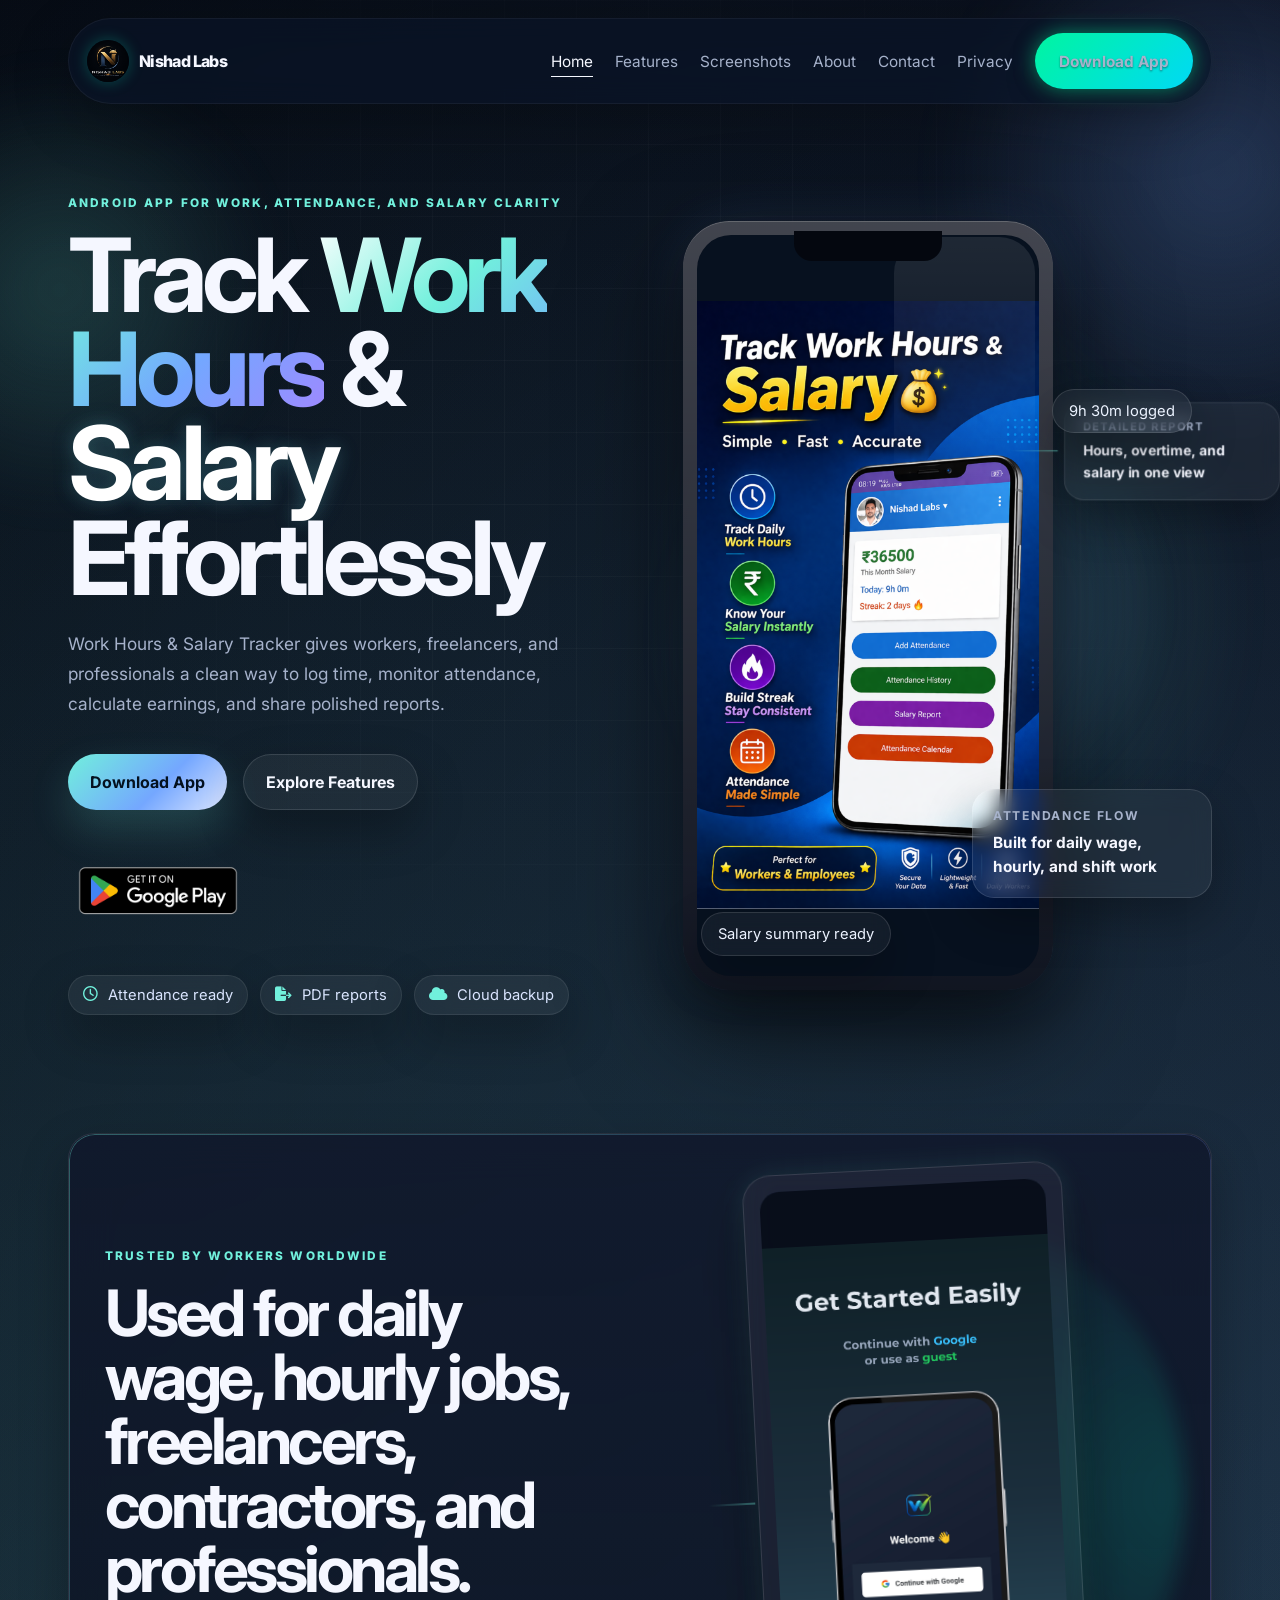
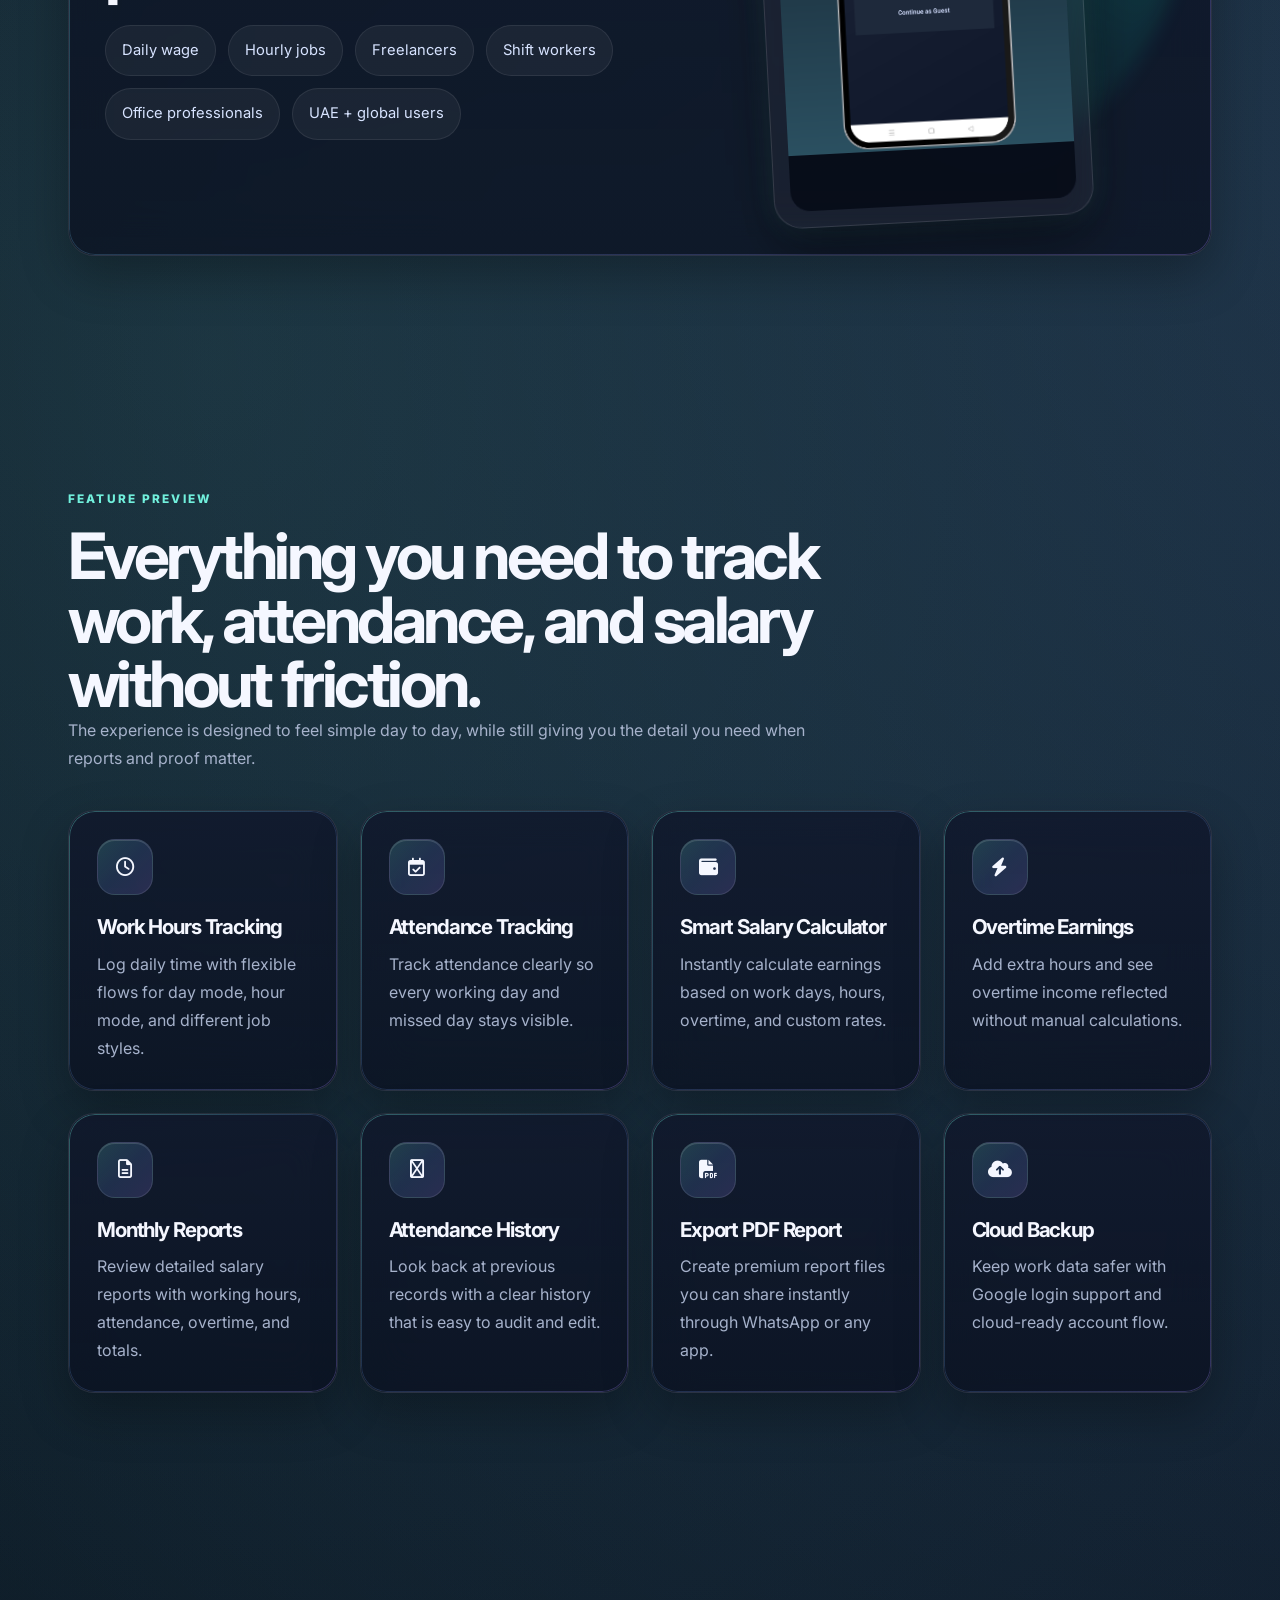
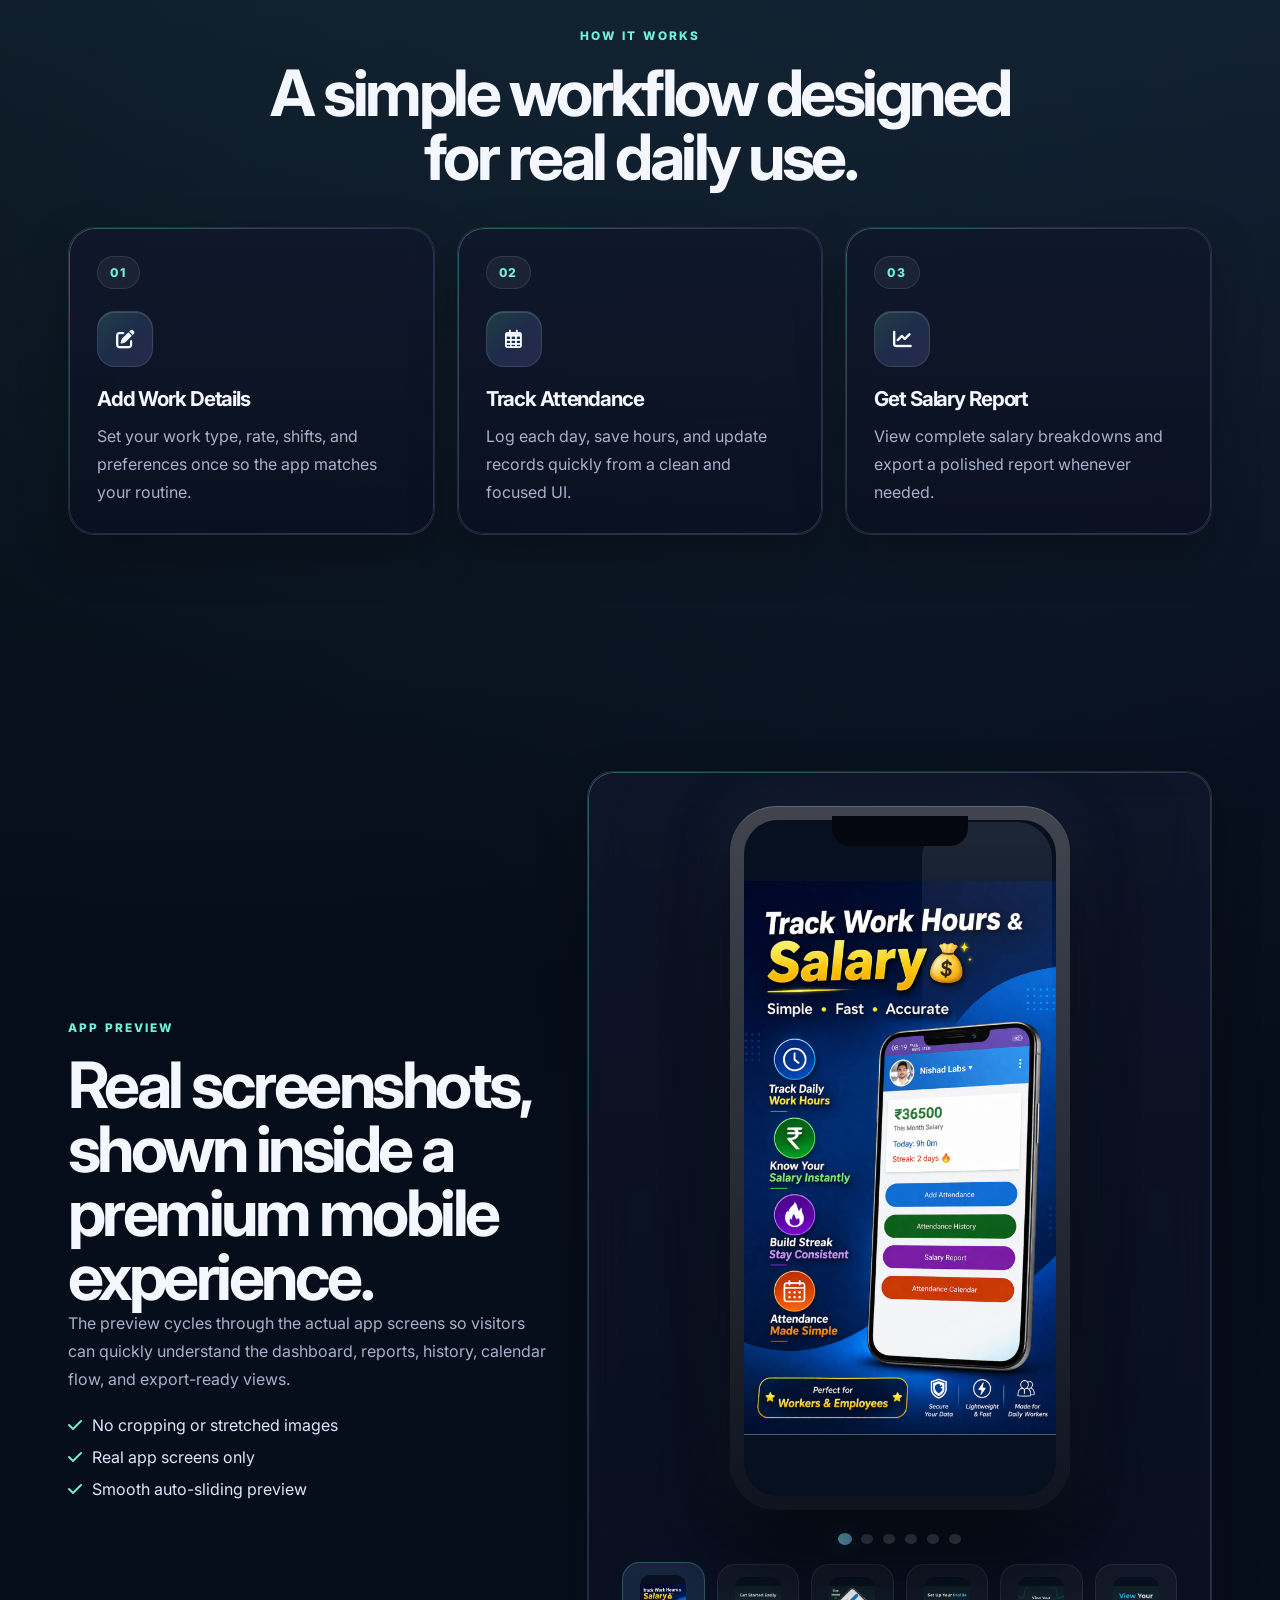
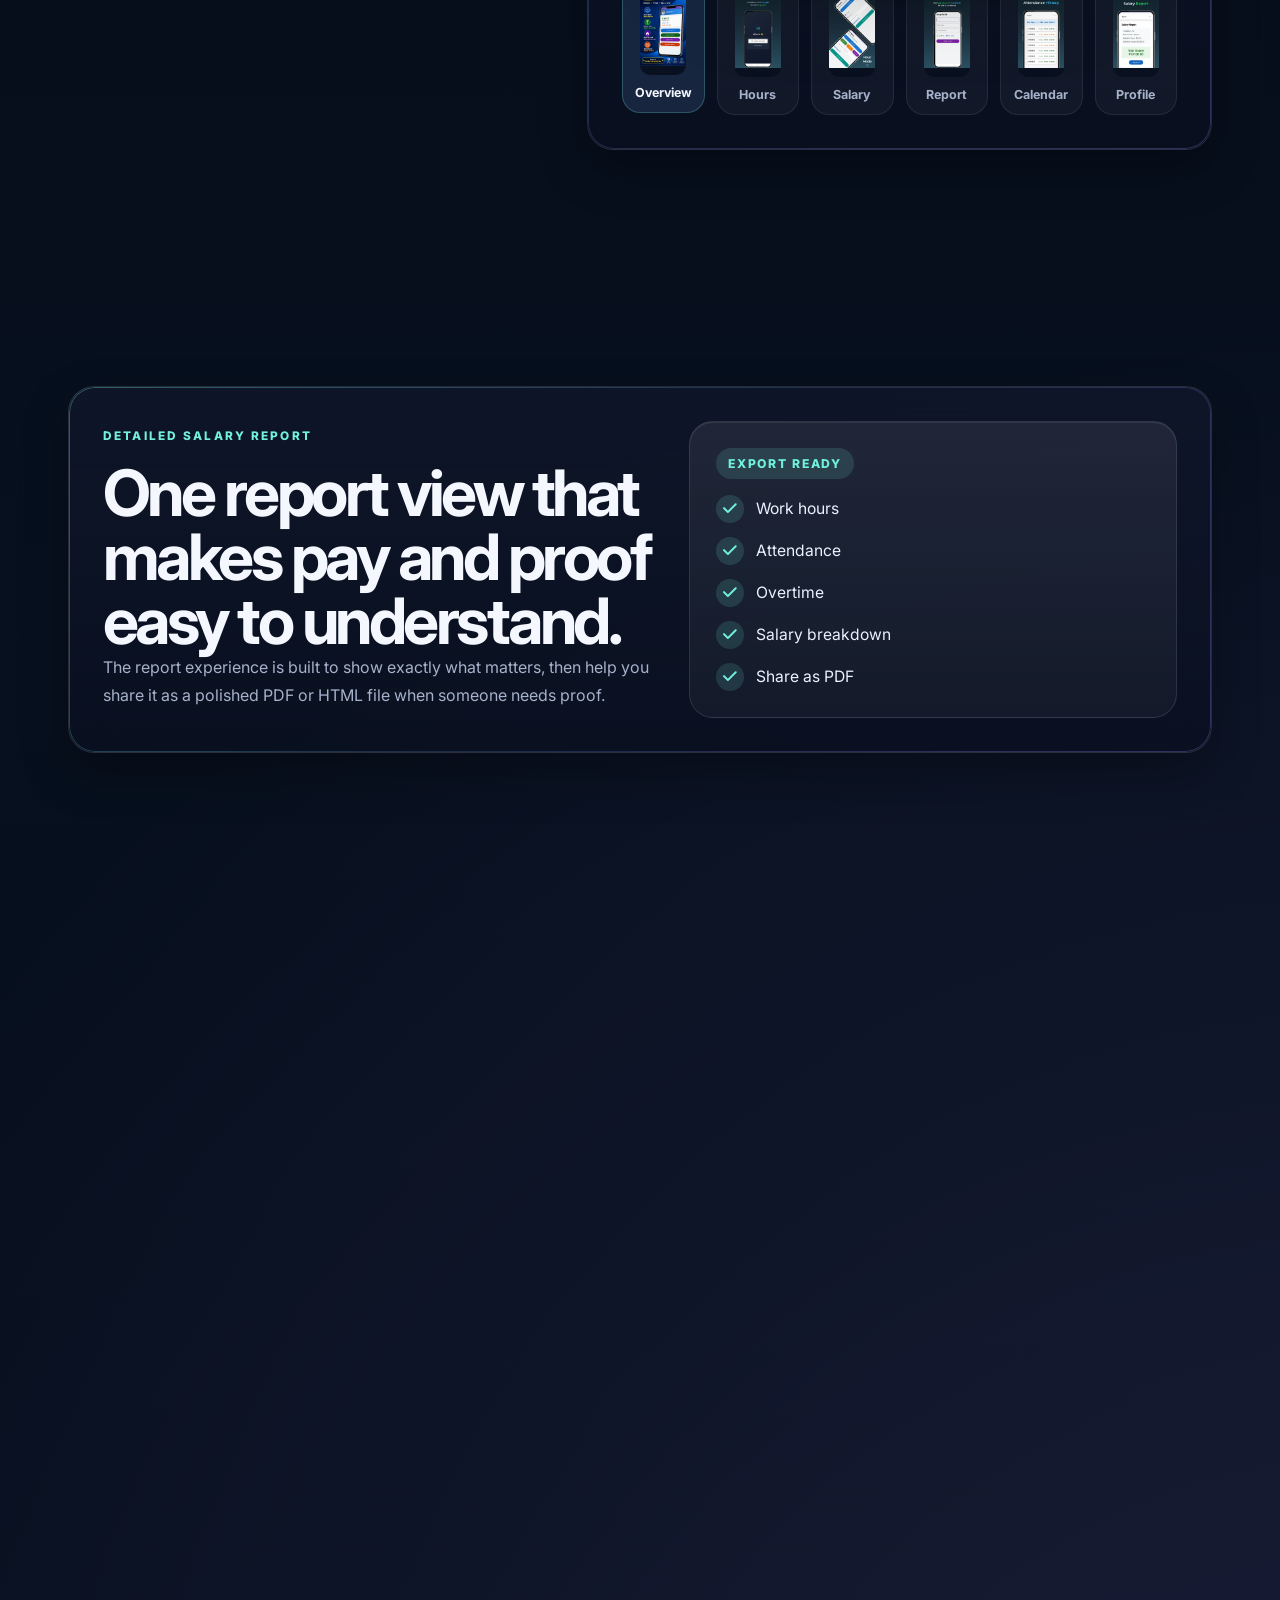
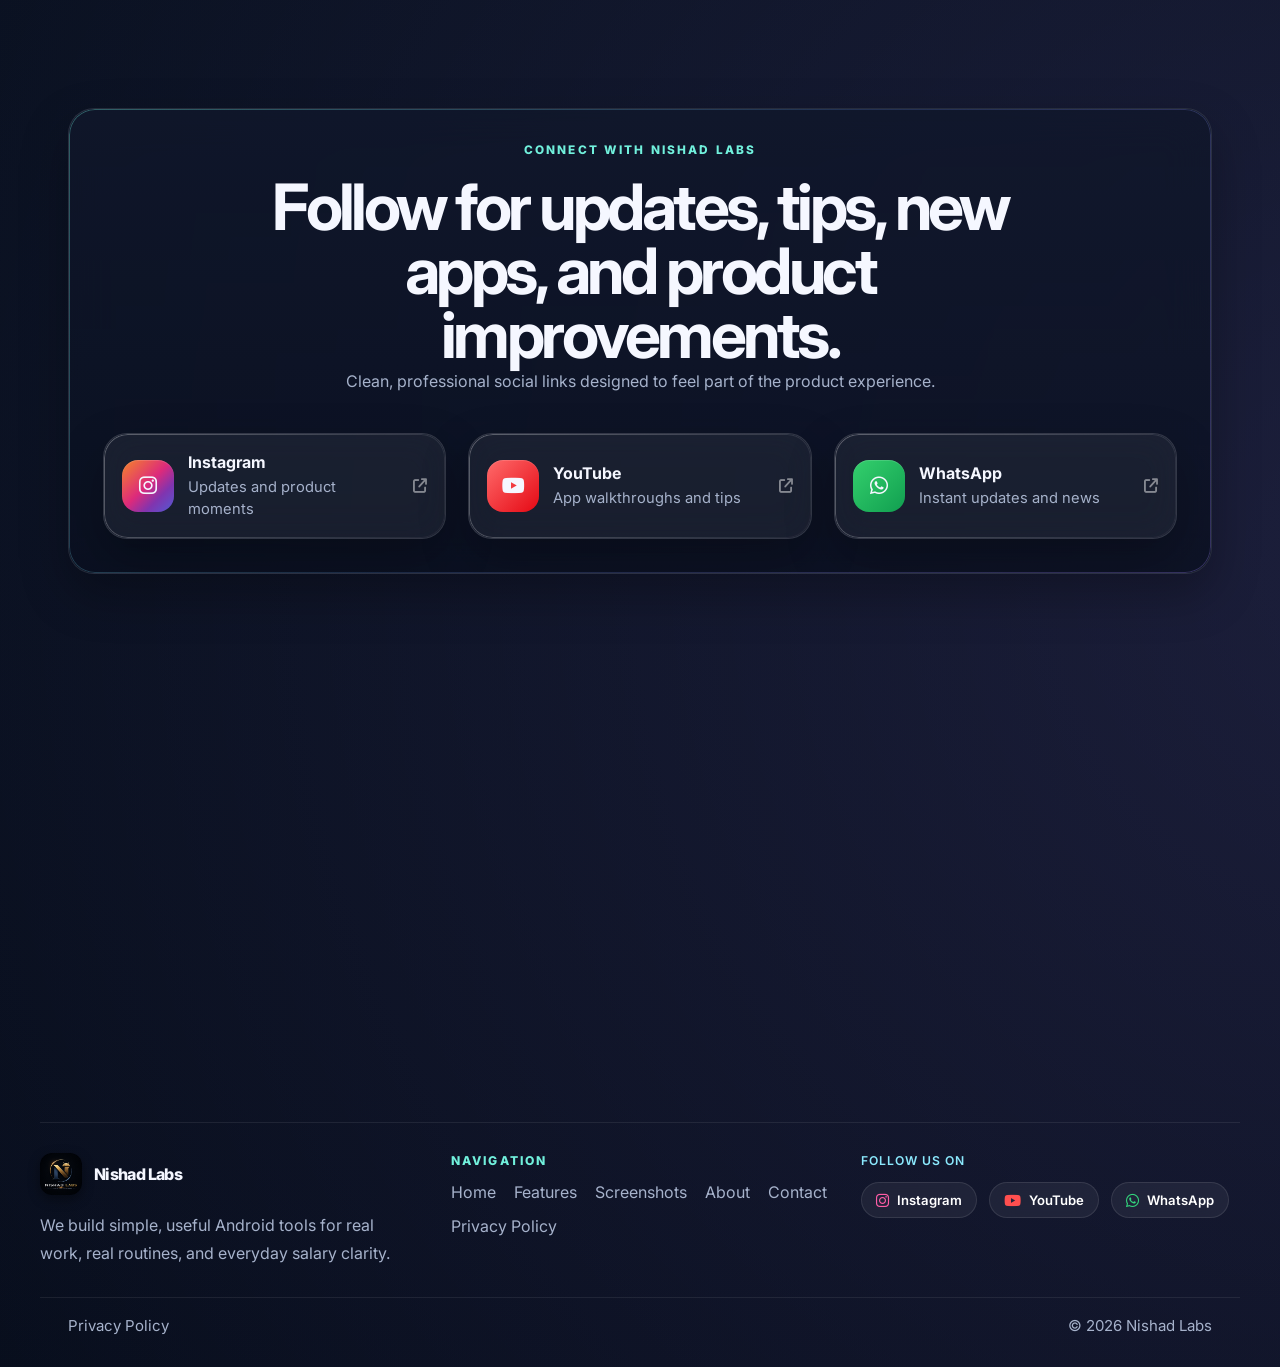
==== index.html @ 3cfd69b7 "Added website files Work Hours & Salary Tracker website files" ====
<!DOCTYPE html>
<html lang="en">
<head>
  <meta charset="UTF-8">
  <meta name="viewport" content="width=device-width, initial-scale=1.0">
  <title>Work Hours & Salary Tracker | Nishad Labs</title>
  <meta
    name="description"
    content="Premium Android app landing page for Work Hours & Salary Tracker by Nishad Labs."
  >
  <link rel="preconnect" href="https://fonts.googleapis.com">
  <link rel="preconnect" href="https://fonts.gstatic.com" crossorigin>
  <link
    href="https://fonts.googleapis.com/css2?family=Inter:wght@400;500;600;700;800;900&display=swap"
    rel="stylesheet"
  >
  <link
    rel="stylesheet"
    href="https://cdnjs.cloudflare.com/ajax/libs/font-awesome/6.5.0/css/all.min.css"
  >
  <link rel="stylesheet" href="styles.css">
</head>
<body data-page="home">
  <div class="site-bg" aria-hidden="true">
    <span class="bg-orb orb-a"></span>
    <span class="bg-orb orb-b"></span>
    <span class="bg-orb orb-c"></span>
    <span class="bg-grid"></span>
  </div>

  <header class="site-header">
    <div class="page-shell">
      <nav class="navbar">
        <a class="brand nav-left" href="index.html">
          <img src="logo.png" alt="Nishad Labs Logo" class="logo-img">
          <span>Nishad Labs</span>
        </a>
        <button class="nav-toggle" type="button" aria-label="Toggle menu" aria-expanded="false">
          <span></span>
          <span></span>
          <span></span>
        </button>
        <div class="nav-menu">
          <a href="index.html" data-nav="home">Home</a>
          <a href="features.html" data-nav="features">Features</a>
          <a href="screenshots.html" data-nav="screenshots">Screenshots</a>
          <a href="about.html" data-nav="about">About</a>
          <a href="contact.html" data-nav="contact">Contact</a>
          <a href="privacy.html" data-nav="privacy">Privacy</a>
          <a
            class="nav-download download-btn ripple-link"
            href="https://play.google.com/store/apps/details?id=com.myworkhour.myworkhourattendance&pcampaignid=web_share"
            target="_blank"
            rel="noreferrer"
          >
            Download App
          </a>
        </div>
      </nav>
    </div>
  </header>

  <main>
    <section class="section hero-section">
      <div class="page-shell hero-layout">
        <div class="hero-copy reveal">
          <p class="eyebrow">Android app for work, attendance, and salary clarity</p>
          <h1>
            Track
            <span class="text-gradient">Work Hours</span>
            &amp;
            <span class="text-glow">Salary</span>
            Effortlessly
          </h1>
          <p class="hero-text">
            Work Hours &amp; Salary Tracker gives workers, freelancers, and professionals a clean
            way to log time, monitor attendance, calculate earnings, and share polished reports.
          </p>
          <div class="hero-actions">
            <a
              class="button-primary ripple-link"
              href="https://play.google.com/store/apps/details?id=com.myworkhour.myworkhourattendance&pcampaignid=web_share"
              target="_blank"
              rel="noreferrer"
            >
              Download App
            </a>
            <a class="button-secondary ripple-link" href="features.html">Explore Features</a>
          </div>
          <div class="playstore-wrapper">
            <a
              class="playstore-badge"
              href="https://play.google.com/store/apps/details?id=com.myworkhour.myworkhourattendance&pcampaignid=web_share"
              target="_blank"
              rel="noreferrer"
              aria-label="Get it on Google Play"
            >
              <img src="playstore.png" alt="Get it on Google Play">
            </a>
          </div>
          <div class="hero-pills">
            <span class="meta-pill"><i class="fa-regular fa-clock" aria-hidden="true"></i>Attendance ready</span>
            <span class="meta-pill"><i class="fa-solid fa-file-export" aria-hidden="true"></i>PDF reports</span>
            <span class="meta-pill"><i class="fa-solid fa-cloud" aria-hidden="true"></i>Cloud backup</span>
          </div>
        </div>

        <div class="hero-visual reveal">
          <div class="hero-stage">
            <div class="float-card float-card-top">
              <span class="float-label">Detailed report</span>
              <strong>Hours, overtime, and salary in one view</strong>
            </div>
            <div class="float-card float-card-bottom">
              <span class="float-label">Attendance flow</span>
              <strong>Built for daily wage, hourly, and shift work</strong>
            </div>
            <div class="float-chip chip-hours">9h 30m logged</div>
            <div class="float-chip chip-salary">Salary summary ready</div>
            <div class="device device-hero">
              <span class="device-glow"></span>
              <div class="device-shell">
                <span class="device-notch"></span>
                <span class="device-reflection"></span>
                <div class="device-screen">
                  <img src="screen1.png" alt="Work Hours & Salary Tracker mobile app screenshot">
                </div>
              </div>
            </div>
          </div>
        </div>
      </div>
    </section>

    <section class="section section-tight">
      <div class="page-shell">
        <div class="trust-strip panel reveal">
          <div class="trust-copy">
            <p class="eyebrow">Trusted by workers worldwide</p>
            <h2>Used for daily wage, hourly jobs, freelancers, contractors, and professionals.</h2>
            <div class="trust-tags">
              <span>Daily wage</span>
              <span>Hourly jobs</span>
              <span>Freelancers</span>
              <span>Shift workers</span>
              <span>Office professionals</span>
              <span>UAE + global users</span>
            </div>
          </div>
          <div class="trust-visual">
            <div class="trust-shot-card">
              <img src="screen2.png" alt="Work Hours app screenshot for worker-focused use cases">
            </div>
          </div>
        </div>
      </div>
    </section>

    <section class="section">
      <div class="page-shell">
        <div class="section-heading reveal">
          <p class="eyebrow">Feature Preview</p>
          <h2>Everything you need to track work, attendance, and salary without friction.</h2>
          <p class="section-copy">
            The experience is designed to feel simple day to day, while still giving you the
            detail you need when reports and proof matter.
          </p>
        </div>
        <div class="feature-grid home-feature-grid">
          <article class="feature-card reveal">
            <div class="icon-badge"><i class="fa-regular fa-clock" aria-hidden="true"></i></div>
            <h3>Work Hours Tracking</h3>
            <p>Log daily time with flexible flows for day mode, hour mode, and different job styles.</p>
          </article>
          <article class="feature-card reveal">
            <div class="icon-badge"><i class="fa-regular fa-calendar-check" aria-hidden="true"></i></div>
            <h3>Attendance Tracking</h3>
            <p>Track attendance clearly so every working day and missed day stays visible.</p>
          </article>
          <article class="feature-card reveal">
            <div class="icon-badge"><i class="fa-solid fa-wallet" aria-hidden="true"></i></div>
            <h3>Smart Salary Calculator</h3>
            <p>Instantly calculate earnings based on work days, hours, overtime, and custom rates.</p>
          </article>
          <article class="feature-card reveal">
            <div class="icon-badge"><i class="fa-solid fa-bolt" aria-hidden="true"></i></div>
            <h3>Overtime Earnings</h3>
            <p>Add extra hours and see overtime income reflected without manual calculations.</p>
          </article>
          <article class="feature-card reveal">
            <div class="icon-badge"><i class="fa-regular fa-file-lines" aria-hidden="true"></i></div>
            <h3>Monthly Reports</h3>
            <p>Review detailed salary reports with working hours, attendance, overtime, and totals.</p>
          </article>
          <article class="feature-card reveal">
            <div class="icon-badge"><i class="fa-regular fa-clock-rotate-left" aria-hidden="true"></i></div>
            <h3>Attendance History</h3>
            <p>Look back at previous records with a clear history that is easy to audit and edit.</p>
          </article>
          <article class="feature-card reveal">
            <div class="icon-badge"><i class="fa-solid fa-file-pdf" aria-hidden="true"></i></div>
            <h3>Export PDF Report</h3>
            <p>Create premium report files you can share instantly through WhatsApp or any app.</p>
          </article>
          <article class="feature-card reveal">
            <div class="icon-badge"><i class="fa-solid fa-cloud-arrow-up" aria-hidden="true"></i></div>
            <h3>Cloud Backup</h3>
            <p>Keep work data safer with Google login support and cloud-ready account flow.</p>
          </article>
        </div>
      </div>
    </section>

    <section class="section">
      <div class="page-shell">
        <div class="section-heading reveal align-center">
          <p class="eyebrow">How It Works</p>
          <h2>A simple workflow designed for real daily use.</h2>
        </div>
        <div class="step-grid">
          <article class="step-card reveal">
            <span class="step-number">01</span>
            <div class="icon-badge"><i class="fa-solid fa-pen-to-square" aria-hidden="true"></i></div>
            <h3>Add Work Details</h3>
            <p>Set your work type, rate, shifts, and preferences once so the app matches your routine.</p>
          </article>
          <article class="step-card reveal">
            <span class="step-number">02</span>
            <div class="icon-badge"><i class="fa-regular fa-calendar-days" aria-hidden="true"></i></div>
            <h3>Track Attendance</h3>
            <p>Log each day, save hours, and update records quickly from a clean and focused UI.</p>
          </article>
          <article class="step-card reveal">
            <span class="step-number">03</span>
            <div class="icon-badge"><i class="fa-solid fa-chart-line" aria-hidden="true"></i></div>
            <h3>Get Salary Report</h3>
            <p>View complete salary breakdowns and export a polished report whenever needed.</p>
          </article>
        </div>
      </div>
    </section>

    <section class="section">
      <div class="page-shell preview-layout">
        <div class="preview-copy reveal">
          <p class="eyebrow">App Preview</p>
          <h2>Real screenshots, shown inside a premium mobile experience.</h2>
          <p class="section-copy">
            The preview cycles through the actual app screens so visitors can quickly understand the
            dashboard, reports, history, calendar flow, and export-ready views.
          </p>
          <div class="note-list">
            <span><i class="fa-solid fa-check" aria-hidden="true"></i>No cropping or stretched images</span>
            <span><i class="fa-solid fa-check" aria-hidden="true"></i>Real app screens only</span>
            <span><i class="fa-solid fa-check" aria-hidden="true"></i>Smooth auto-sliding preview</span>
          </div>
        </div>

        <div class="preview-showcase panel reveal">
          <div class="device device-preview">
            <div class="device-shell">
              <span class="device-notch"></span>
              <span class="device-reflection"></span>
              <div class="device-screen preview-screen">
                <img class="preview-image is-active" data-preview-image src="screen1.png" alt="App preview screen 1">
                <img class="preview-image" data-preview-image src="screen2.png" alt="App preview screen 2">
                <img class="preview-image" data-preview-image src="screen3.png" alt="App preview screen 3">
                <img class="preview-image" data-preview-image src="screen4.png" alt="App preview screen 4">
                <img class="preview-image" data-preview-image src="screen5.png" alt="App preview screen 5">
                <img class="preview-image" data-preview-image src="screen6.png" alt="App preview screen 6">
              </div>
            </div>
          </div>
          <div class="preview-dots">
            <button class="preview-dot is-active" type="button" data-preview-control="0" aria-label="Show preview 1"></button>
            <button class="preview-dot" type="button" data-preview-control="1" aria-label="Show preview 2"></button>
            <button class="preview-dot" type="button" data-preview-control="2" aria-label="Show preview 3"></button>
            <button class="preview-dot" type="button" data-preview-control="3" aria-label="Show preview 4"></button>
            <button class="preview-dot" type="button" data-preview-control="4" aria-label="Show preview 5"></button>
            <button class="preview-dot" type="button" data-preview-control="5" aria-label="Show preview 6"></button>
          </div>
          <div class="preview-thumb-row">
            <button class="preview-thumb is-active" type="button" data-preview-control="0">
              <img src="screen1.png" alt="">
              <span>Overview</span>
            </button>
            <button class="preview-thumb" type="button" data-preview-control="1">
              <img src="screen2.png" alt="">
              <span>Hours</span>
            </button>
            <button class="preview-thumb" type="button" data-preview-control="2">
              <img src="screen3.png" alt="">
              <span>Salary</span>
            </button>
            <button class="preview-thumb" type="button" data-preview-control="3">
              <img src="screen4.png" alt="">
              <span>Report</span>
            </button>
            <button class="preview-thumb" type="button" data-preview-control="4">
              <img src="screen5.png" alt="">
              <span>Calendar</span>
            </button>
            <button class="preview-thumb" type="button" data-preview-control="5">
              <img src="screen6.png" alt="">
              <span>Profile</span>
            </button>
          </div>
        </div>
      </div>
    </section>

    <section class="section">
      <div class="page-shell">
        <div class="highlight-panel panel reveal">
          <div class="highlight-copy">
            <p class="eyebrow">Detailed Salary Report</p>
            <h2>One report view that makes pay and proof easy to understand.</h2>
            <p class="section-copy">
              The report experience is built to show exactly what matters, then help you share it
              as a polished PDF or HTML file when someone needs proof.
            </p>
          </div>
          <div class="report-card">
            <span class="report-tag">Export ready</span>
            <ul class="check-list">
              <li><i class="fa-solid fa-check" aria-hidden="true"></i>Work hours</li>
              <li><i class="fa-solid fa-check" aria-hidden="true"></i>Attendance</li>
              <li><i class="fa-solid fa-check" aria-hidden="true"></i>Overtime</li>
              <li><i class="fa-solid fa-check" aria-hidden="true"></i>Salary breakdown</li>
              <li><i class="fa-solid fa-check" aria-hidden="true"></i>Share as PDF</li>
            </ul>
          </div>
        </div>
      </div>
    </section>

    <section class="section">
      <div class="page-shell">
        <div class="section-heading reveal align-center">
          <p class="eyebrow">Testimonials</p>
          <h2>Simple feedback from people who want clarity in their work and salary tracking.</h2>
        </div>
        <div class="testimonial-grid">
          <article class="testimonial-card reveal">
            <p>“Very useful for tracking daily work.”</p>
            <span>Daily work tracking</span>
          </article>
          <article class="testimonial-card reveal">
            <p>“Easy and accurate salary calculation.”</p>
            <span>Salary clarity</span>
          </article>
          <article class="testimonial-card reveal">
            <p>“Best app for workers and freelancers.”</p>
            <span>Built for real routines</span>
          </article>
        </div>
      </div>
    </section>

    <section class="section">
      <div class="page-shell">
        <div class="social-panel panel reveal">
          <div class="section-heading align-center">
            <p class="eyebrow">Connect With Nishad Labs</p>
            <h2>Follow for updates, tips, new apps, and product improvements.</h2>
            <p class="section-copy">Clean, professional social links designed to feel part of the product experience.</p>
          </div>
          <div class="social-row">
            <a href="https://instagram.com/nishadlabs" target="_blank" rel="noreferrer" class="social-card social-card-instagram">
              <span class="social-icon-wrap"><i class="fab fa-instagram" aria-hidden="true"></i></span>
              <span class="social-card-copy">
                <strong>Instagram</strong>
                <span>Updates and product moments</span>
              </span>
              <i class="fa-solid fa-arrow-up-right-from-square" aria-hidden="true"></i>
            </a>
            <a href="https://youtube.com/@nishadlabs" target="_blank" rel="noreferrer" class="social-card social-card-youtube">
              <span class="social-icon-wrap"><i class="fab fa-youtube" aria-hidden="true"></i></span>
              <span class="social-card-copy">
                <strong>YouTube</strong>
                <span>App walkthroughs and tips</span>
              </span>
              <i class="fa-solid fa-arrow-up-right-from-square" aria-hidden="true"></i>
            </a>
            <a href="https://whatsapp.com/channel/0029Vb7B5DjAInPl8uuv553z" target="_blank" rel="noreferrer" class="social-card social-card-whatsapp">
              <span class="social-icon-wrap"><i class="fab fa-whatsapp" aria-hidden="true"></i></span>
              <span class="social-card-copy">
                <strong>WhatsApp</strong>
                <span>Instant updates and news</span>
              </span>
              <i class="fa-solid fa-arrow-up-right-from-square" aria-hidden="true"></i>
            </a>
          </div>
        </div>
      </div>
    </section>

    <section class="section section-tight">
      <div class="page-shell">
        <div class="cta-banner panel reveal">
          <div>
            <p class="eyebrow">Start Today</p>
            <h2>Start tracking your work &amp; salary today.</h2>
            <p class="section-copy">
              Download the app and bring daily work logs, attendance, and salary reports into one polished workflow.
            </p>
          </div>
          <div class="hero-actions">
            <a
              class="button-primary ripple-link"
              href="https://play.google.com/store/apps/details?id=com.myworkhour.myworkhourattendance&pcampaignid=web_share"
              target="_blank"
              rel="noreferrer"
            >
              Download App
            </a>
            <a class="button-secondary ripple-link" href="screenshots.html">View Screenshots</a>
          </div>
        </div>
      </div>
    </section>
  </main>

  <footer class="site-footer">
    <div class="page-shell footer-layout">
      <div class="footer-brand">
        <a class="brand brand-footer" href="index.html">
          <img src="logo.png" alt="Nishad Labs Logo" class="footer-logo">
          <span>Nishad Labs</span>
        </a>
        <p>We build simple, useful Android tools for real work, real routines, and everyday salary clarity.</p>
      </div>

      <div class="footer-nav-block">
        <span class="footer-label">Navigation</span>
        <div class="footer-links">
          <a href="index.html">Home</a>
          <a href="features.html">Features</a>
          <a href="screenshots.html">Screenshots</a>
          <a href="about.html">About</a>
          <a href="contact.html">Contact</a>
          <a href="privacy.html">Privacy Policy</a>
        </div>
      </div>

      <div class="footer-social-block">
        <span class="footer-label">FOLLOW US ON</span>
        <div class="footer-socials">
          <a href="https://instagram.com/nishadlabs" target="_blank" rel="noreferrer" class="social-btn social-btn-instagram">
            <i class="fab fa-instagram" aria-hidden="true"></i>
            <span>Instagram</span>
          </a>
          <a href="https://youtube.com/@nishadlabs" target="_blank" rel="noreferrer" class="social-btn social-btn-youtube">
            <i class="fab fa-youtube" aria-hidden="true"></i>
            <span>YouTube</span>
          </a>
          <a href="https://whatsapp.com/channel/0029Vb7B5DjAInPl8uuv553z" target="_blank" rel="noreferrer" class="social-btn social-btn-whatsapp">
            <i class="fab fa-whatsapp" aria-hidden="true"></i>
            <span>WhatsApp</span>
          </a>
        </div>
      </div>
    </div>
    <div class="page-shell footer-bottom">
      <a href="privacy.html">Privacy Policy</a>
      <span>&copy; 2026 Nishad Labs</span>
    </div>
  </footer>

  <script src="script.js"></script>
</body>
</html>
---- styles.css ----
:root {
  --bg: #030713;
  --bg-deep: #081121;
  --surface: rgba(15, 22, 41, 0.76);
  --surface-strong: rgba(17, 25, 47, 0.9);
  --surface-soft: rgba(255, 255, 255, 0.06);
  --stroke: rgba(255, 255, 255, 0.11);
  --stroke-strong: rgba(255, 255, 255, 0.18);
  --text: #f5f7ff;
  --muted: #a6b2cb;
  --blue: #74a7ff;
  --cyan: #71f0dc;
  --purple: #a286ff;
  --pink: #ff73ce;
  --green: #32d67b;
  --red: #ff5c73;
  --shadow: 0 36px 100px rgba(0, 0, 0, 0.42);
  --shadow-soft: 0 20px 48px rgba(0, 0, 0, 0.28);
  --radius-xl: 32px;
  --radius-lg: 26px;
  --radius-md: 20px;
  --container: 1200px;
}

* {
  box-sizing: border-box;
}

html {
  scroll-behavior: smooth;
}

body {
  margin: 0;
  min-height: 100vh;
  overflow-x: hidden;
  position: relative;
  color: var(--text);
  font-family: "Inter", sans-serif;
  background:
    radial-gradient(circle at 12% 18%, rgba(113, 240, 220, 0.14), transparent 25%),
    radial-gradient(circle at 88% 16%, rgba(116, 167, 255, 0.2), transparent 28%),
    radial-gradient(circle at 78% 64%, rgba(162, 134, 255, 0.14), transparent 26%),
    linear-gradient(180deg, #02040c 0%, #07101e 50%, #030713 100%);
  background-size: 140% 140%;
  animation: pageGradient 18s ease infinite;
}

body.lightbox-open {
  overflow: hidden;
}

main {
  position: relative;
  z-index: 1;
}

a,
button,
img {
  -webkit-tap-highlight-color: transparent;
}

a {
  color: inherit;
}

button {
  border: 0;
  font: inherit;
  color: inherit;
  background: none;
}

img {
  display: block;
  max-width: 100%;
}

h1,
h2,
h3,
h4,
p,
figure {
  margin: 0;
}

h1,
h2,
h3 {
  letter-spacing: -0.055em;
}

h1 {
  font-size: clamp(3.6rem, 8vw, 6.7rem);
  line-height: 0.92;
}

h2 {
  font-size: clamp(2.2rem, 5vw, 4.2rem);
  line-height: 1;
}

h3 {
  font-size: 1.28rem;
  line-height: 1.2;
}

.site-bg,
.device-glow,
.device-reflection {
  pointer-events: none;
}

.site-bg {
  position: fixed;
  inset: 0;
  overflow: hidden;
  z-index: -1;
}

.bg-orb {
  position: absolute;
  border-radius: 50%;
  filter: blur(28px);
  animation: drift 16s ease-in-out infinite;
}

.orb-a {
  width: 440px;
  height: 440px;
  top: 70px;
  left: -160px;
  background: radial-gradient(circle, rgba(113, 240, 220, 0.18), transparent 70%);
}

.orb-b {
  width: 560px;
  height: 560px;
  top: -110px;
  right: -220px;
  background: radial-gradient(circle, rgba(116, 167, 255, 0.24), transparent 70%);
  animation-delay: -5s;
}

.orb-c {
  width: 380px;
  height: 380px;
  right: 18%;
  bottom: 8%;
  background: radial-gradient(circle, rgba(162, 134, 255, 0.16), transparent 72%);
  animation-delay: -8s;
}

.bg-grid {
  position: absolute;
  inset: 0;
  background-image:
    linear-gradient(rgba(255, 255, 255, 0.026) 1px, transparent 1px),
    linear-gradient(90deg, rgba(255, 255, 255, 0.026) 1px, transparent 1px);
  background-size: 72px 72px;
  mask-image: radial-gradient(circle at center, black 30%, transparent 82%);
}

.page-shell {
  width: 100%;
  max-width: var(--container);
  margin: 0 auto;
  padding-inline: clamp(18px, 4vw, 28px);
}

.narrow-shell {
  max-width: 860px;
}

.section {
  position: relative;
  padding: clamp(78px, 10vw, 118px) 0;
}

.section-tight {
  padding-top: 0;
}

.hero-section {
  padding-top: 92px;
}

.page-hero {
  padding-top: 92px;
  padding-bottom: 56px;
}

.eyebrow {
  margin-bottom: 18px;
  color: var(--cyan);
  font-size: 0.74rem;
  font-weight: 800;
  letter-spacing: 0.18em;
  text-transform: uppercase;
}

.section-heading {
  max-width: 760px;
  margin-bottom: 38px;
}

.section-copy,
.hero-text,
.feature-card p,
.step-card p,
.story-card p,
.testimonial-card span,
.gallery-copy span,
.footer-brand p,
.trust-tags span,
.support-item span {
  color: var(--muted);
  line-height: 1.75;
}

.section-copy,
.hero-text,
.feature-card p,
.step-card p,
.story-card p,
.gallery-copy span {
  font-size: 1rem;
}

.align-center {
  text-align: center;
  margin-inline: auto;
}

.align-center .section-copy {
  margin-inline: auto;
  max-width: 700px;
}

.text-gradient {
  background: linear-gradient(135deg, #ffffff 0%, var(--cyan) 34%, var(--blue) 68%, var(--purple) 100%);
  -webkit-background-clip: text;
  background-clip: text;
  color: transparent;
}

.text-glow {
  color: #ffffff;
  text-shadow:
    0 0 18px rgba(113, 240, 220, 0.18),
    0 0 28px rgba(116, 167, 255, 0.1);
}

.site-header {
  position: sticky;
  top: 0;
  z-index: 50;
  padding-top: 18px;
}

.navbar {
  position: relative;
  display: flex;
  align-items: center;
  justify-content: space-between;
  gap: 18px;
  padding: 14px 18px;
  border: 1px solid rgba(255, 255, 255, 0.05);
  border-radius: 999px;
  background: rgba(10, 20, 40, 0.65);
  backdrop-filter: blur(14px);
  box-shadow: 0 18px 60px rgba(0, 0, 0, 0.24);
}

.brand {
  display: inline-flex;
  align-items: center;
  gap: 12px;
  color: var(--text);
  text-decoration: none;
  font-size: 1rem;
  font-weight: 800;
  letter-spacing: -0.04em;
}

.nav-left {
  display: flex;
  align-items: center;
  gap: 10px;
}

.logo-img {
  height: 42px;
  width: 42px;
  border-radius: 50%;
  object-fit: cover;
  box-shadow: 0 0 15px rgba(0, 255, 200, 0.25);
}

.brand-mark {
  display: grid;
  place-items: center;
  width: 36px;
  height: 36px;
  border-radius: 50%;
  background: linear-gradient(135deg, var(--cyan), var(--blue) 60%, #e3e9ff);
  color: #06101e;
  font-size: 0.96rem;
  font-weight: 900;
  box-shadow:
    0 14px 30px rgba(113, 240, 220, 0.18),
    inset 0 1px 0 rgba(255, 255, 255, 0.6);
}

.nav-menu {
  display: flex;
  align-items: center;
  gap: 22px;
}

.nav-menu a {
  position: relative;
  color: var(--muted);
  text-decoration: none;
  font-size: 0.96rem;
  transition: color 0.3s ease, transform 0.3s ease;
}

.nav-menu a::after {
  content: "";
  position: absolute;
  right: 0;
  bottom: -6px;
  left: 0;
  height: 1px;
  background: currentColor;
  transform: scaleX(0);
  transform-origin: left center;
  transition: transform 0.3s ease;
}

.nav-menu a:hover,
.nav-menu a.is-active {
  color: var(--text);
}

.nav-menu a:hover::after,
.nav-menu a.is-active::after {
  transform: scaleX(1);
}

.nav-download,
.button-primary,
.button-secondary {
  display: inline-flex;
  align-items: center;
  justify-content: center;
  min-height: 56px;
  padding: 0 22px;
  border-radius: 999px;
  text-decoration: none;
  font-weight: 700;
  transition:
    transform 0.3s ease,
    box-shadow 0.3s ease,
    border-color 0.3s ease,
    background 0.3s ease,
    color 0.3s ease;
  position: relative;
  overflow: hidden;
}

.nav-download,
.button-primary {
  color: #04111f;
  background: linear-gradient(135deg, var(--cyan), var(--blue) 58%, #dce6ff);
  box-shadow: 0 18px 42px rgba(113, 240, 220, 0.18);
}

.button-secondary {
  color: var(--text);
  border: 1px solid rgba(255, 255, 255, 0.12);
  background: rgba(255, 255, 255, 0.05);
  box-shadow: var(--shadow-soft);
}

.nav-download::after {
  display: none;
}

.download-btn {
  background: linear-gradient(135deg, #00f5a0, #00d9f5);
  color: #ffffff;
  font-weight: 700;
  padding: 12px 24px;
  border-radius: 999px;
  border: none;
  transition: all 0.3s ease;
  box-shadow:
    0 0 20px rgba(0, 245, 160, 0.5),
    0 12px 30px rgba(0, 0, 0, 0.25);
  text-shadow: 0 1px 2px rgba(0, 0, 0, 0.45);
}

.nav-download:hover,
.button-primary:hover,
.button-secondary:hover,
.social-card:hover,
.feature-card:hover,
.step-card:hover,
.story-card:hover,
.gallery-card:hover,
.email-link:hover,
.policy-link-card:hover {
  transform: translateY(-4px);
}

.download-btn:hover {
  transform: translateY(-2px) scale(1.05);
  box-shadow:
    0 0 34px rgba(0, 245, 160, 0.7),
    0 18px 34px rgba(0, 0, 0, 0.3);
}

.nav-toggle {
  display: none;
  width: 46px;
  height: 46px;
  border: 1px solid rgba(255, 255, 255, 0.1);
  border-radius: 50%;
  background: rgba(255, 255, 255, 0.04);
  align-items: center;
  justify-content: center;
  flex-direction: column;
  gap: 5px;
  cursor: pointer;
}

.nav-toggle span {
  width: 18px;
  height: 2px;
  border-radius: 999px;
  background: var(--text);
  transition: transform 0.3s ease, opacity 0.3s ease;
}

.hero-layout,
.preview-layout,
.highlight-panel,
.contact-grid,
.privacy-grid {
  display: grid;
  gap: 32px;
  align-items: center;
}

.hero-layout {
  grid-template-columns: minmax(0, 1.02fr) minmax(360px, 0.98fr);
  gap: clamp(40px, 5vw, 64px);
}

.hero-copy h1 {
  max-width: 12ch;
}

.hero-text {
  max-width: 630px;
  margin-top: 24px;
  font-size: 1.08rem;
}

.hero-actions {
  display: flex;
  flex-wrap: wrap;
  gap: 16px;
  margin-top: 34px;
}

.playstore-wrapper {
  display: flex;
  align-items: center;
  justify-content: flex-start;
  margin-top: 22px;
}

.playstore-badge {
  display: inline-block;
  margin: 0;
  padding: 0;
  border: 0;
  background: none;
  line-height: 0;
  transition: transform 0.3s ease, filter 0.3s ease;
}

.playstore-badge img {
  display: block;
  width: auto;
  max-width: 180px;
  height: auto;
  margin: 0;
  padding: 0;
  object-fit: contain;
}

.playstore-badge:hover {
  transform: translateY(-3px) scale(1.02);
  filter: drop-shadow(0 0 18px rgba(113, 240, 220, 0.24));
}

.hero-pills {
  display: flex;
  flex-wrap: wrap;
  gap: 12px;
  margin-top: 26px;
}

.meta-pill {
  display: inline-flex;
  align-items: center;
  gap: 10px;
  padding: 10px 14px;
  border: 1px solid rgba(255, 255, 255, 0.08);
  border-radius: 999px;
  background: rgba(255, 255, 255, 0.06);
  color: #dae5ff;
  font-size: 0.92rem;
  box-shadow: var(--shadow-soft);
  backdrop-filter: blur(18px);
}

.meta-pill i {
  color: var(--cyan);
}

.hero-stage {
  position: relative;
  min-height: 720px;
  display: flex;
  align-items: center;
  justify-content: center;
}

.hero-stage::before {
  content: "";
  position: absolute;
  width: 540px;
  height: 540px;
  border-radius: 50%;
  background:
    radial-gradient(circle, rgba(116, 167, 255, 0.24), transparent 58%),
    radial-gradient(circle at 30% 30%, rgba(113, 240, 220, 0.24), transparent 30%);
  filter: blur(14px);
  animation: floatGlow 10s ease-in-out infinite;
}

.float-card,
.float-chip {
  position: absolute;
  z-index: 3;
  border: 1px solid rgba(255, 255, 255, 0.12);
  background: rgba(255, 255, 255, 0.05);
  backdrop-filter: blur(10px);
  box-shadow: var(--shadow-soft);
}

.float-card {
  max-width: 240px;
  padding: 18px 20px;
  border-radius: 22px;
}

.float-label {
  display: block;
  margin-bottom: 8px;
  color: var(--muted);
  font-size: 0.76rem;
  font-weight: 700;
  letter-spacing: 0.14em;
  text-transform: uppercase;
}

.float-card strong {
  display: block;
  line-height: 1.55;
  font-size: 0.96rem;
}

.float-card-top {
  top: 30%;
  right: -80px;
  left: auto;
  transform: translateY(-50%) scale(0.9);
  animation: floatNote 7s ease-in-out infinite;
}

.float-card-top::after {
  content: "";
  position: absolute;
  top: 50%;
  left: -62px;
  width: 54px;
  height: 1px;
  background: linear-gradient(90deg, rgba(113, 240, 220, 0), rgba(113, 240, 220, 0.7));
  transform: translateY(-50%);
}

.float-card-bottom {
  right: 0;
  bottom: 92px;
  animation: floatNote 7s ease-in-out infinite;
  animation-delay: -2.2s;
}

.float-chip {
  padding: 12px 16px;
  border-radius: 999px;
  color: #ecf3ff;
  font-size: 0.92rem;
}

.chip-hours {
  top: 168px;
  right: 20px;
}

.chip-salary {
  bottom: 34px;
  left: 18px;
}

.device {
  position: relative;
  z-index: 2;
}

.device-glow {
  position: absolute;
  inset: -26px;
  border-radius: 50%;
  background: radial-gradient(circle, rgba(113, 240, 220, 0.16), transparent 62%);
  filter: blur(24px);
}

.device-shell {
  position: relative;
  width: min(370px, 100%);
  padding: 14px;
  border-radius: 46px;
  background:
    linear-gradient(180deg, rgba(255, 255, 255, 0.24), rgba(255, 255, 255, 0.04)),
    rgba(7, 10, 22, 0.92);
  box-shadow:
    0 20px 60px rgba(0, 0, 0, 0.5),
    0 42px 112px rgba(0, 0, 0, 0.52),
    0 0 58px rgba(116, 167, 255, 0.16),
    inset 0 1px 0 rgba(255, 255, 255, 0.18);
  animation: floatDevice 8s ease-in-out infinite;
}

.device-notch {
  position: absolute;
  top: 10px;
  left: 50%;
  width: 40%;
  height: 30px;
  border-radius: 0 0 18px 18px;
  background: #04070f;
  transform: translateX(-50%);
  z-index: 3;
}

.device-reflection {
  position: absolute;
  inset: 16px 18px auto auto;
  width: 38%;
  height: 78%;
  border-radius: 36px;
  background: linear-gradient(180deg, rgba(255, 255, 255, 0.2), transparent 44%, transparent);
  opacity: 0.48;
  z-index: 2;
}

.device-screen {
  position: relative;
  overflow: hidden;
  display: flex;
  align-items: center;
  justify-content: center;
  aspect-ratio: 9 / 19.5;
  border-radius: 34px;
  background: #07111f;
}

.device-screen img {
  width: 100%;
  height: 100%;
  object-fit: contain;
  border-radius: 28px;
}

.panel,
.feature-card,
.step-card,
.story-card,
.testimonial-card,
.gallery-card,
.contact-card,
.preview-showcase {
  position: relative;
  border: 1px solid var(--stroke);
  border-radius: var(--radius-lg);
  background: linear-gradient(180deg, rgba(16, 23, 43, 0.82), rgba(10, 16, 32, 0.74));
  box-shadow: var(--shadow-soft);
  backdrop-filter: blur(22px);
  overflow: hidden;
}

.panel::before,
.feature-card::before,
.step-card::before,
.story-card::before,
.testimonial-card::before,
.gallery-card::before,
.contact-card::before,
.preview-showcase::before {
  content: "";
  position: absolute;
  inset: 0;
  border-radius: inherit;
  padding: 1px;
  background: linear-gradient(135deg, rgba(113, 240, 220, 0.34), rgba(116, 167, 255, 0.18), rgba(162, 134, 255, 0.28));
  -webkit-mask:
    linear-gradient(#fff 0 0) content-box,
    linear-gradient(#fff 0 0);
  -webkit-mask-composite: xor;
  mask-composite: exclude;
  pointer-events: none;
}

.trust-strip {
  display: grid;
  grid-template-columns: 1fr 1fr;
  gap: 40px;
  align-items: center;
  padding: 34px 36px;
  width: 100%;
  max-width: 1200px;
  margin-inline: auto;
}

.trust-copy {
  display: flex;
  flex-direction: column;
  justify-content: center;
}

.trust-tags {
  display: flex;
  flex-wrap: wrap;
  justify-content: flex-start;
  gap: 12px;
  margin-top: 24px;
}

.trust-tags span {
  padding: 12px 16px;
  border: 1px solid rgba(255, 255, 255, 0.08);
  border-radius: 999px;
  background: rgba(255, 255, 255, 0.05);
  color: #d7e3ff;
  font-size: 0.92rem;
  transition: transform 0.3s ease, box-shadow 0.3s ease, border-color 0.3s ease, background 0.3s ease;
}

.trust-tags span:hover {
  transform: translateY(-2px) scale(1.03);
  border-color: rgba(113, 240, 220, 0.26);
  background: rgba(113, 240, 220, 0.12);
  box-shadow:
    0 0 20px rgba(113, 240, 220, 0.24),
    0 14px 26px rgba(0, 0, 0, 0.24);
}

.trust-visual {
  position: relative;
  display: flex;
  justify-content: center;
  align-items: center;
  min-height: 420px;
}

.trust-visual::before {
  content: "";
  position: absolute;
  inset: 8% -2% 8% 10%;
  border-radius: 50%;
  background: radial-gradient(circle at right, rgba(0, 255, 200, 0.15), transparent 68%);
  filter: blur(10px);
}

.trust-shot-card {
  position: relative;
  z-index: 1;
  width: min(100%, 320px);
  padding: 16px;
  border-radius: 28px;
  border: 1px solid rgba(255, 255, 255, 0.12);
  background: rgba(255, 255, 255, 0.05);
  backdrop-filter: blur(16px);
  box-shadow:
    0 24px 54px rgba(0, 0, 0, 0.4),
    0 0 28px rgba(113, 240, 220, 0.12);
  transform: rotate(-3deg);
  transition: transform 0.35s ease, box-shadow 0.35s ease;
}

.trust-shot-card::after {
  content: "";
  position: absolute;
  top: 50%;
  left: -50px;
  width: 46px;
  height: 1px;
  background: linear-gradient(90deg, rgba(113, 240, 220, 0), rgba(113, 240, 220, 0.7));
  transform: translateY(-50%);
}

.trust-shot-card img {
  width: 100%;
  aspect-ratio: 9 / 19.5;
  object-fit: contain;
  border-radius: 20px;
  background: rgba(6, 12, 24, 0.9);
}

.trust-shot-card:hover {
  transform: rotate(-1deg) translateY(-3px);
  box-shadow:
    0 28px 66px rgba(0, 0, 0, 0.44),
    0 0 32px rgba(113, 240, 220, 0.2);
}

.feature-grid,
.step-grid,
.testimonial-grid,
.story-grid,
.gallery-grid,
.social-row {
  display: grid;
  gap: 22px;
}

.home-feature-grid {
  grid-template-columns: repeat(4, minmax(0, 1fr));
}

.feature-grid-wide {
  grid-template-columns: repeat(3, minmax(0, 1fr));
}

.feature-grid-three,
.step-grid,
.testimonial-grid,
.story-grid {
  grid-template-columns: repeat(3, minmax(0, 1fr));
}

.story-grid-large {
  grid-template-columns: repeat(2, minmax(0, 1fr));
}

.feature-card,
.step-card,
.story-card,
.testimonial-card {
  padding: 28px;
  transition:
    transform 0.35s ease,
    box-shadow 0.35s ease,
    border-color 0.35s ease;
}

.feature-card:hover,
.step-card:hover,
.story-card:hover,
.testimonial-card:hover,
.gallery-card:hover {
  box-shadow:
    0 26px 84px rgba(0, 0, 0, 0.4),
    0 0 32px rgba(116, 167, 255, 0.12);
}

.feature-card-accent {
  background:
    linear-gradient(145deg, rgba(23, 34, 62, 0.96), rgba(11, 17, 34, 0.84)),
    linear-gradient(135deg, rgba(113, 240, 220, 0.08), rgba(116, 167, 255, 0.08), rgba(162, 134, 255, 0.08));
}

.icon-badge {
  width: 56px;
  height: 56px;
  display: grid;
  place-items: center;
  margin-bottom: 20px;
  border: 1px solid rgba(255, 255, 255, 0.1);
  border-radius: 18px;
  background: linear-gradient(135deg, rgba(113, 240, 220, 0.18), rgba(116, 167, 255, 0.16), rgba(162, 134, 255, 0.18));
  box-shadow: inset 0 1px 0 rgba(255, 255, 255, 0.14);
  color: var(--text);
  font-size: 1.18rem;
  transition: transform 0.35s ease, box-shadow 0.35s ease;
}

.feature-card:hover .icon-badge,
.step-card:hover .icon-badge,
.story-card:hover .icon-badge {
  transform: translateY(-2px) scale(1.05);
  box-shadow: 0 18px 34px rgba(116, 167, 255, 0.18);
}

.feature-card h3,
.step-card h3,
.story-card h3,
.gallery-copy strong {
  margin-bottom: 10px;
}

.step-number {
  display: inline-flex;
  align-items: center;
  justify-content: center;
  padding: 8px 12px;
  margin-bottom: 22px;
  border: 1px solid rgba(255, 255, 255, 0.1);
  border-radius: 999px;
  background: rgba(255, 255, 255, 0.05);
  color: var(--cyan);
  font-size: 0.76rem;
  font-weight: 800;
  letter-spacing: 0.15em;
}

.preview-layout {
  grid-template-columns: minmax(0, 0.78fr) minmax(0, 1fr);
}

.note-list {
  display: grid;
  gap: 12px;
  margin-top: 22px;
}

.note-list span {
  display: flex;
  align-items: center;
  gap: 10px;
  color: #dde6fb;
}

.note-list i {
  color: var(--cyan);
}

.preview-showcase {
  padding: 34px;
}

.device-preview .device-shell {
  width: min(340px, 100%);
  margin: 0 auto;
}

.preview-screen {
  background: #06101f;
}

.preview-image {
  position: absolute;
  inset: 0;
  opacity: 0;
  visibility: hidden;
  transform: scale(0.97);
  transition: opacity 0.55s ease, transform 0.55s ease, visibility 0.55s ease;
}

.preview-image.is-active {
  opacity: 1;
  visibility: visible;
  transform: scale(1);
}

.preview-dots {
  display: flex;
  justify-content: center;
  gap: 10px;
  margin: 24px 0 20px;
}

.preview-dot {
  width: 10px;
  height: 10px;
  border-radius: 50%;
  cursor: pointer;
  background: rgba(255, 255, 255, 0.24);
  transition: transform 0.3s ease, background 0.3s ease, box-shadow 0.3s ease;
}

.preview-dot.is-active {
  transform: scale(1.18);
  background: linear-gradient(135deg, var(--cyan), var(--blue));
  box-shadow: 0 0 18px rgba(113, 240, 220, 0.3);
}

.preview-thumb-row {
  display: grid;
  grid-template-columns: repeat(6, minmax(0, 1fr));
  gap: 12px;
}

.preview-thumb {
  display: flex;
  flex-direction: column;
  align-items: center;
  gap: 10px;
  padding: 12px 10px;
  border: 1px solid rgba(255, 255, 255, 0.08);
  border-radius: 18px;
  cursor: pointer;
  background: rgba(255, 255, 255, 0.04);
  color: var(--muted);
  transition: transform 0.3s ease, border-color 0.3s ease, background 0.3s ease, color 0.3s ease;
}

.preview-thumb img {
  width: 100%;
  max-width: 46px;
  aspect-ratio: 9 / 19.5;
  object-fit: contain;
  border-radius: 10px;
  background: #091121;
}

.preview-thumb span {
  font-size: 0.78rem;
  font-weight: 700;
}

.preview-thumb.is-active {
  color: var(--text);
  background: rgba(116, 167, 255, 0.14);
  border-color: rgba(113, 240, 220, 0.24);
  transform: translateY(-2px);
}

.highlight-panel {
  grid-template-columns: minmax(0, 1fr) minmax(280px, 0.88fr);
  padding: 34px;
}

.report-card {
  padding: 26px;
  border: 1px solid rgba(255, 255, 255, 0.1);
  border-radius: 24px;
  background: linear-gradient(180deg, rgba(255, 255, 255, 0.08), rgba(255, 255, 255, 0.04));
  box-shadow: inset 0 1px 0 rgba(255, 255, 255, 0.08);
}

.report-tag {
  display: inline-flex;
  align-items: center;
  padding: 8px 12px;
  margin-bottom: 16px;
  border-radius: 999px;
  background: rgba(113, 240, 220, 0.14);
  color: var(--cyan);
  font-size: 0.76rem;
  font-weight: 800;
  letter-spacing: 0.14em;
  text-transform: uppercase;
}

.check-list {
  display: grid;
  gap: 14px;
  padding: 0;
  margin: 0;
  list-style: none;
}

.check-list li {
  display: flex;
  align-items: center;
  gap: 12px;
  color: #ebf2ff;
  font-size: 0.98rem;
}

.check-list i {
  display: grid;
  place-items: center;
  width: 28px;
  height: 28px;
  border-radius: 50%;
  flex: 0 0 auto;
  color: var(--cyan);
  background: rgba(113, 240, 220, 0.14);
}

.testimonial-card p {
  font-size: 1.04rem;
  line-height: 1.7;
}

.testimonial-card span {
  display: block;
  margin-top: 18px;
  font-size: 0.9rem;
}

.social-panel {
  padding: 34px;
}

.social-row {
  grid-template-columns: repeat(3, minmax(0, 1fr));
  margin-top: 12px;
}

.social-card {
  position: relative;
  display: flex;
  align-items: center;
  gap: 14px;
  padding: 18px;
  border: 1px solid rgba(255, 255, 255, 0.11);
  border-radius: 24px;
  text-decoration: none;
  color: var(--text);
  background: rgba(255, 255, 255, 0.06);
  backdrop-filter: blur(18px);
  box-shadow: var(--shadow-soft);
  overflow: hidden;
  transition: transform 0.3s ease, box-shadow 0.3s ease, border-color 0.3s ease;
}

.social-card::before {
  content: "";
  position: absolute;
  inset: 0;
  border-radius: inherit;
  padding: 1px;
  background: linear-gradient(135deg, rgba(255, 255, 255, 0.3), rgba(255, 255, 255, 0.04));
  -webkit-mask:
    linear-gradient(#fff 0 0) content-box,
    linear-gradient(#fff 0 0);
  -webkit-mask-composite: xor;
  mask-composite: exclude;
  pointer-events: none;
}

.social-icon-wrap {
  display: grid;
  place-items: center;
  width: 52px;
  height: 52px;
  border-radius: 16px;
  flex: 0 0 auto;
  font-size: 1.28rem;
  box-shadow: inset 0 1px 0 rgba(255, 255, 255, 0.14);
}

.social-card-copy {
  display: flex;
  flex-direction: column;
  gap: 4px;
  min-width: 0;
}

.social-card-copy strong {
  font-size: 1rem;
}

.social-card-copy span {
  color: var(--muted);
  font-size: 0.92rem;
  line-height: 1.5;
}

.social-card > .fa-arrow-up-right-from-square {
  margin-left: auto;
  color: rgba(255, 255, 255, 0.48);
  font-size: 0.88rem;
}

.social-card-instagram .social-icon-wrap {
  background: linear-gradient(135deg, #f58529, #dd2a7b 48%, #8134af 72%, #515bd4);
}

.social-card-youtube .social-icon-wrap {
  background: linear-gradient(135deg, #ff6b6b, #e50914);
}

.social-card-whatsapp .social-icon-wrap {
  background: linear-gradient(135deg, #34d06d, #119f50);
}

.social-card-instagram:hover {
  box-shadow:
    0 24px 70px rgba(0, 0, 0, 0.32),
    0 0 24px rgba(255, 0, 150, 0.28);
}

.social-card-youtube:hover {
  box-shadow:
    0 24px 70px rgba(0, 0, 0, 0.32),
    0 0 24px rgba(255, 0, 0, 0.22);
}

.social-card-whatsapp:hover {
  box-shadow:
    0 24px 70px rgba(0, 0, 0, 0.32),
    0 0 24px rgba(0, 255, 100, 0.18);
}

.cta-banner {
  display: grid;
  grid-template-columns: minmax(0, 1fr) auto;
  gap: 24px;
  align-items: center;
  padding: 36px 38px;
  background:
    radial-gradient(circle at top right, rgba(116, 167, 255, 0.18), transparent 34%),
    radial-gradient(circle at bottom left, rgba(113, 240, 220, 0.14), transparent 28%),
    linear-gradient(135deg, rgba(15, 22, 42, 0.94), rgba(12, 18, 36, 0.82));
}

.story-card {
  min-height: 100%;
}

.contact-grid,
.privacy-grid {
  grid-template-columns: repeat(2, minmax(0, 1fr));
}

.contact-card {
  padding: 32px;
}

.email-link,
.policy-link-card {
  display: inline-flex;
  align-items: center;
  gap: 12px;
  width: fit-content;
  max-width: 100%;
  padding: 16px 18px;
  margin: 24px 0 26px;
  border: 1px solid rgba(255, 255, 255, 0.12);
  border-radius: 18px;
  background: rgba(255, 255, 255, 0.05);
  color: var(--text);
  text-decoration: none;
  box-shadow: var(--shadow-soft);
  word-break: break-all;
  overflow-wrap: anywhere;
  transition: transform 0.3s ease, border-color 0.3s ease, box-shadow 0.3s ease, color 0.3s ease;
  position: relative;
  z-index: 2;
}

.email-link:hover,
.policy-link-card:hover {
  color: var(--cyan);
  border-color: rgba(113, 240, 220, 0.28);
  box-shadow:
    0 16px 42px rgba(0, 0, 0, 0.28),
    0 0 20px rgba(113, 240, 220, 0.14);
}

.email-link i,
.policy-link-card i {
  color: var(--cyan);
}

.support-list {
  display: grid;
  gap: 16px;
  margin-top: 10px;
}

.support-item {
  display: flex;
  align-items: flex-start;
  gap: 12px;
}

.support-item i {
  color: var(--cyan);
  margin-top: 4px;
}

.footer-socials-contact {
  justify-content: flex-start;
  margin-top: 28px;
}

.gallery-grid {
  grid-template-columns: repeat(3, minmax(0, 1fr));
}

.gallery-card {
  padding: 18px;
  text-align: left;
  cursor: pointer;
  transition: transform 0.35s ease, box-shadow 0.35s ease, border-color 0.35s ease;
}

.gallery-frame {
  display: flex;
  align-items: center;
  justify-content: center;
  min-height: 520px;
  padding: 14px;
  border: 1px solid rgba(255, 255, 255, 0.08);
  border-radius: 26px;
  background: rgba(5, 9, 19, 0.82);
}

.gallery-frame img {
  width: 100%;
  height: 100%;
  aspect-ratio: 9 / 19.5;
  object-fit: contain;
  border-radius: 20px;
}

.gallery-copy {
  display: block;
  margin-top: 18px;
}

.gallery-copy strong {
  display: block;
  font-size: 1.04rem;
}

.gallery-copy span {
  display: block;
  margin-top: 8px;
}

.lightbox {
  position: fixed;
  inset: 0;
  display: grid;
  place-items: center;
  padding: 24px;
  opacity: 0;
  visibility: hidden;
  transition: opacity 0.25s ease, visibility 0.25s ease;
  z-index: 120;
}

.lightbox.is-open {
  opacity: 1;
  visibility: visible;
}

.lightbox-backdrop {
  position: absolute;
  inset: 0;
  cursor: pointer;
  background: rgba(2, 5, 12, 0.86);
  backdrop-filter: blur(18px);
}

.lightbox-close {
  position: absolute;
  top: 24px;
  right: 24px;
  z-index: 2;
  display: grid;
  place-items: center;
  width: 44px;
  height: 44px;
  border: 1px solid rgba(255, 255, 255, 0.12);
  border-radius: 50%;
  cursor: pointer;
  background: rgba(255, 255, 255, 0.06);
  color: var(--text);
}

.lightbox-figure {
  position: relative;
  z-index: 1;
  width: 100%;
  max-width: min(100%, 480px);
  margin: 0;
  padding: 22px;
  border: 1px solid rgba(255, 255, 255, 0.1);
  border-radius: 32px;
  background: linear-gradient(180deg, rgba(18, 24, 46, 0.94), rgba(10, 16, 30, 0.86));
  box-shadow: 0 40px 120px rgba(0, 0, 0, 0.54);
}

.lightbox-image {
  width: 100%;
  max-height: 80vh;
  object-fit: contain;
  border-radius: 22px;
  background: #07101f;
}

.lightbox-caption {
  margin-top: 16px;
  color: #dfe8fb;
  text-align: center;
}

.site-footer {
  padding: 22px 0 32px;
}

.footer-layout {
  display: grid;
  grid-template-columns: 1fr 1fr 1fr;
  gap: 32px;
  align-items: flex-start;
  padding: 30px 0;
  border-top: 1px solid rgba(255, 255, 255, 0.08);
}

.brand-footer {
  display: inline-flex;
  align-items: center;
  gap: 12px;
  margin-bottom: 16px;
}

.footer-logo {
  width: 42px;
  height: 42px;
  border-radius: 12px;
  object-fit: cover;
  box-shadow: 0 4px 12px rgba(0, 0, 0, 0.4);
}

.footer-brand p {
  max-width: 360px;
}

.footer-label {
  display: block;
  margin-bottom: 14px;
  color: var(--cyan);
  font-size: 0.76rem;
  font-weight: 800;
  letter-spacing: 0.18em;
  text-transform: uppercase;
}

.footer-social-block .footer-label {
  color: #8be9fd;
  letter-spacing: 1px;
  font-weight: 600;
}

.footer-links {
  display: flex;
  flex-wrap: wrap;
  gap: 14px 18px;
}

.footer-links a,
.footer-bottom a {
  position: relative;
  color: var(--muted);
  text-decoration: none;
  transition: color 0.3s ease, text-shadow 0.3s ease;
}

.footer-links a:hover,
.footer-bottom a:hover {
  color: var(--text);
  text-shadow: 0 0 18px rgba(116, 167, 255, 0.14);
}

.footer-socials {
  display: flex;
  flex-wrap: wrap;
  gap: 12px;
}

.social-btn {
  display: flex;
  align-items: center;
  gap: 8px;
  padding: 9px 14px;
  border: 1px solid rgba(255, 255, 255, 0.1);
  border-radius: 999px;
  background: rgba(255, 255, 255, 0.06);
  backdrop-filter: blur(12px);
  color: #ffffff;
  font-size: 0.82rem;
  font-weight: 600;
  text-decoration: none;
  transition: transform 0.3s ease, box-shadow 0.3s ease, border-color 0.3s ease;
}

.social-btn i {
  font-size: 15px;
}

.social-btn:hover {
  transform: translateY(-3px);
  box-shadow: 0 8px 25px rgba(0, 0, 0, 0.4);
}

.social-btn-instagram i {
  color: #ff5ea7;
}

.social-btn-youtube i {
  color: #ff4f4f;
}

.social-btn-whatsapp i {
  color: #33d57d;
}

.social-btn-instagram:hover {
  box-shadow: 0 0 15px rgba(255, 0, 150, 0.38);
}

.social-btn-youtube:hover {
  box-shadow: 0 0 15px rgba(255, 0, 0, 0.3);
}

.social-btn-whatsapp:hover {
  box-shadow: 0 0 15px rgba(0, 255, 100, 0.24);
}

.footer-bottom {
  display: flex;
  align-items: center;
  justify-content: space-between;
  gap: 18px;
  padding-top: 18px;
  border-top: 1px solid rgba(255, 255, 255, 0.08);
  color: var(--muted);
  font-size: 0.94rem;
}

.reveal {
  opacity: 0;
  transform: translateY(26px);
  transition: opacity 0.7s ease, transform 0.7s ease;
}

.reveal.is-visible {
  opacity: 1;
  transform: translateY(0);
}

.ripple {
  position: absolute;
  border-radius: 50%;
  transform: scale(0);
  background: rgba(255, 255, 255, 0.34);
  animation: ripple 0.65s ease-out;
  pointer-events: none;
}

@media (max-width: 1100px) {
  .hero-layout,
  .preview-layout,
  .highlight-panel,
  .contact-grid,
  .privacy-grid,
  .cta-banner,
  .footer-layout,
  .trust-strip {
    grid-template-columns: 1fr;
  }

  .home-feature-grid,
  .feature-grid-wide,
  .feature-grid-three,
  .step-grid,
  .testimonial-grid,
  .story-grid,
  .gallery-grid {
    grid-template-columns: repeat(2, minmax(0, 1fr));
  }

  .story-grid-large {
    grid-template-columns: 1fr;
  }

  .social-row {
    grid-template-columns: 1fr;
  }

  .trust-visual {
    min-height: 380px;
  }

  .trust-shot-card {
    transform: rotate(-1deg);
  }

  .hero-stage {
    min-height: 640px;
  }

  .float-card-top {
    right: -44px;
  }
}

@media (max-width: 820px) {
  .site-header {
    padding-top: 12px;
  }

  .navbar {
    padding: 12px 14px;
  }

  .nav-left {
    gap: 8px;
  }

  .logo-img {
    width: 40px;
    height: 40px;
  }

  .nav-toggle {
    display: inline-flex;
  }

  .nav-menu {
    position: absolute;
    top: calc(100% + 12px);
    right: 0;
    left: 0;
    display: grid;
    gap: 16px;
    padding: 20px;
    border: 1px solid rgba(255, 255, 255, 0.1);
    border-radius: 28px;
    background: rgba(8, 12, 24, 0.96);
    backdrop-filter: blur(22px);
    box-shadow: var(--shadow-soft);
    opacity: 0;
    visibility: hidden;
    transform: translateY(-10px);
    pointer-events: none;
    transition: opacity 0.3s ease, visibility 0.3s ease, transform 0.3s ease;
  }

  .navbar.is-open .nav-menu {
    opacity: 1;
    visibility: visible;
    transform: translateY(0);
    pointer-events: auto;
  }

  .navbar.is-open .nav-toggle span:nth-child(1) {
    transform: translateY(7px) rotate(45deg);
  }

  .navbar.is-open .nav-toggle span:nth-child(2) {
    opacity: 0;
  }

  .navbar.is-open .nav-toggle span:nth-child(3) {
    transform: translateY(-7px) rotate(-45deg);
  }

  .nav-menu a::after {
    display: none;
  }

  .nav-download {
    width: 100%;
  }

  .preview-thumb-row {
    grid-template-columns: repeat(3, minmax(0, 1fr));
  }
}

@media (max-width: 768px) {
  .section {
    padding: 70px 0;
  }

  .hero-section,
  .page-hero {
    padding-top: 82px;
  }

  .hero-copy {
    text-align: center;
  }

  .hero-copy h1,
  .hero-text {
    margin-inline: auto;
  }

  .hero-actions,
  .hero-pills {
    justify-content: center;
  }

  .playstore-wrapper {
    justify-content: center;
  }

  .hero-stage {
    min-height: 560px;
  }

  .float-chip {
    display: none;
  }

  .float-card-top {
    top: 34%;
    right: -22px;
    transform: translateY(-50%) scale(0.8);
  }

  .float-card-top::after {
    left: -36px;
    width: 30px;
  }

  .float-card-bottom {
    right: 12px;
    bottom: 24px;
  }

  .home-feature-grid,
  .feature-grid-wide,
  .feature-grid-three,
  .step-grid,
  .testimonial-grid,
  .story-grid,
  .gallery-grid {
    grid-template-columns: 1fr;
  }

  .gallery-frame {
    min-height: 480px;
  }

  .preview-showcase,
  .social-panel,
  .contact-card,
  .cta-banner,
  .highlight-panel,
  .trust-strip {
    padding: 28px 24px;
  }

  .trust-visual {
    min-height: auto;
    margin-top: 8px;
  }

  .trust-shot-card {
    width: min(100%, 280px);
    transform: none;
  }

  .trust-shot-card::after {
    display: none;
  }

  .footer-bottom {
    flex-direction: column;
    align-items: flex-start;
  }
}

@media (max-width: 560px) {
  h1 {
    font-size: clamp(2.8rem, 13vw, 4.8rem);
  }

  h2 {
    font-size: clamp(1.9rem, 9vw, 3rem);
  }

  .button-primary,
  .button-secondary,
  .nav-download {
    width: 100%;
  }

  .brand {
    font-size: 0.95rem;
  }

  .nav-left {
    gap: 8px;
    min-width: 0;
  }

  .logo-img {
    width: 36px;
    height: 36px;
  }

  .hero-actions {
    flex-direction: column;
  }

  .hero-stage {
    min-height: 490px;
  }

  .device-shell {
    width: min(300px, 100%);
    padding: 12px;
    border-radius: 38px;
  }

  .device-screen {
    border-radius: 28px;
  }

  .float-card {
    max-width: 190px;
    padding: 14px 16px;
  }

  .float-card-top {
    display: none;
  }

  .float-card-bottom {
    display: none;
  }

  .preview-thumb-row {
    grid-template-columns: repeat(2, minmax(0, 1fr));
  }

  .gallery-frame {
    min-height: 420px;
    padding: 10px;
  }

  .social-card {
    padding: 16px;
  }

  .footer-socials {
    gap: 10px;
  }
}

@media (prefers-reduced-motion: reduce) {
  html {
    scroll-behavior: auto;
  }

  *,
  *::before,
  *::after {
    animation: none !important;
    transition: none !important;
  }

  .reveal {
    opacity: 1;
    transform: none;
  }
}

@keyframes pageGradient {
  0%,
  100% {
    background-position: 0% 50%;
  }
  50% {
    background-position: 100% 50%;
  }
}

@keyframes drift {
  0%,
  100% {
    transform: translate3d(0, 0, 0) scale(1);
  }
  50% {
    transform: translate3d(16px, -20px, 0) scale(1.04);
  }
}

@keyframes floatGlow {
  0%,
  100% {
    transform: translateY(0);
  }
  50% {
    transform: translateY(-14px);
  }
}

@keyframes floatDevice {
  0%,
  100% {
    transform: translateY(0);
  }
  50% {
    transform: translateY(-12px);
  }
}

@keyframes floatNote {
  0%,
  100% {
    transform: translateY(0);
  }
  50% {
    transform: translateY(-8px);
  }
}

@keyframes ripple {
  to {
    transform: scale(4);
    opacity: 0;
  }
}
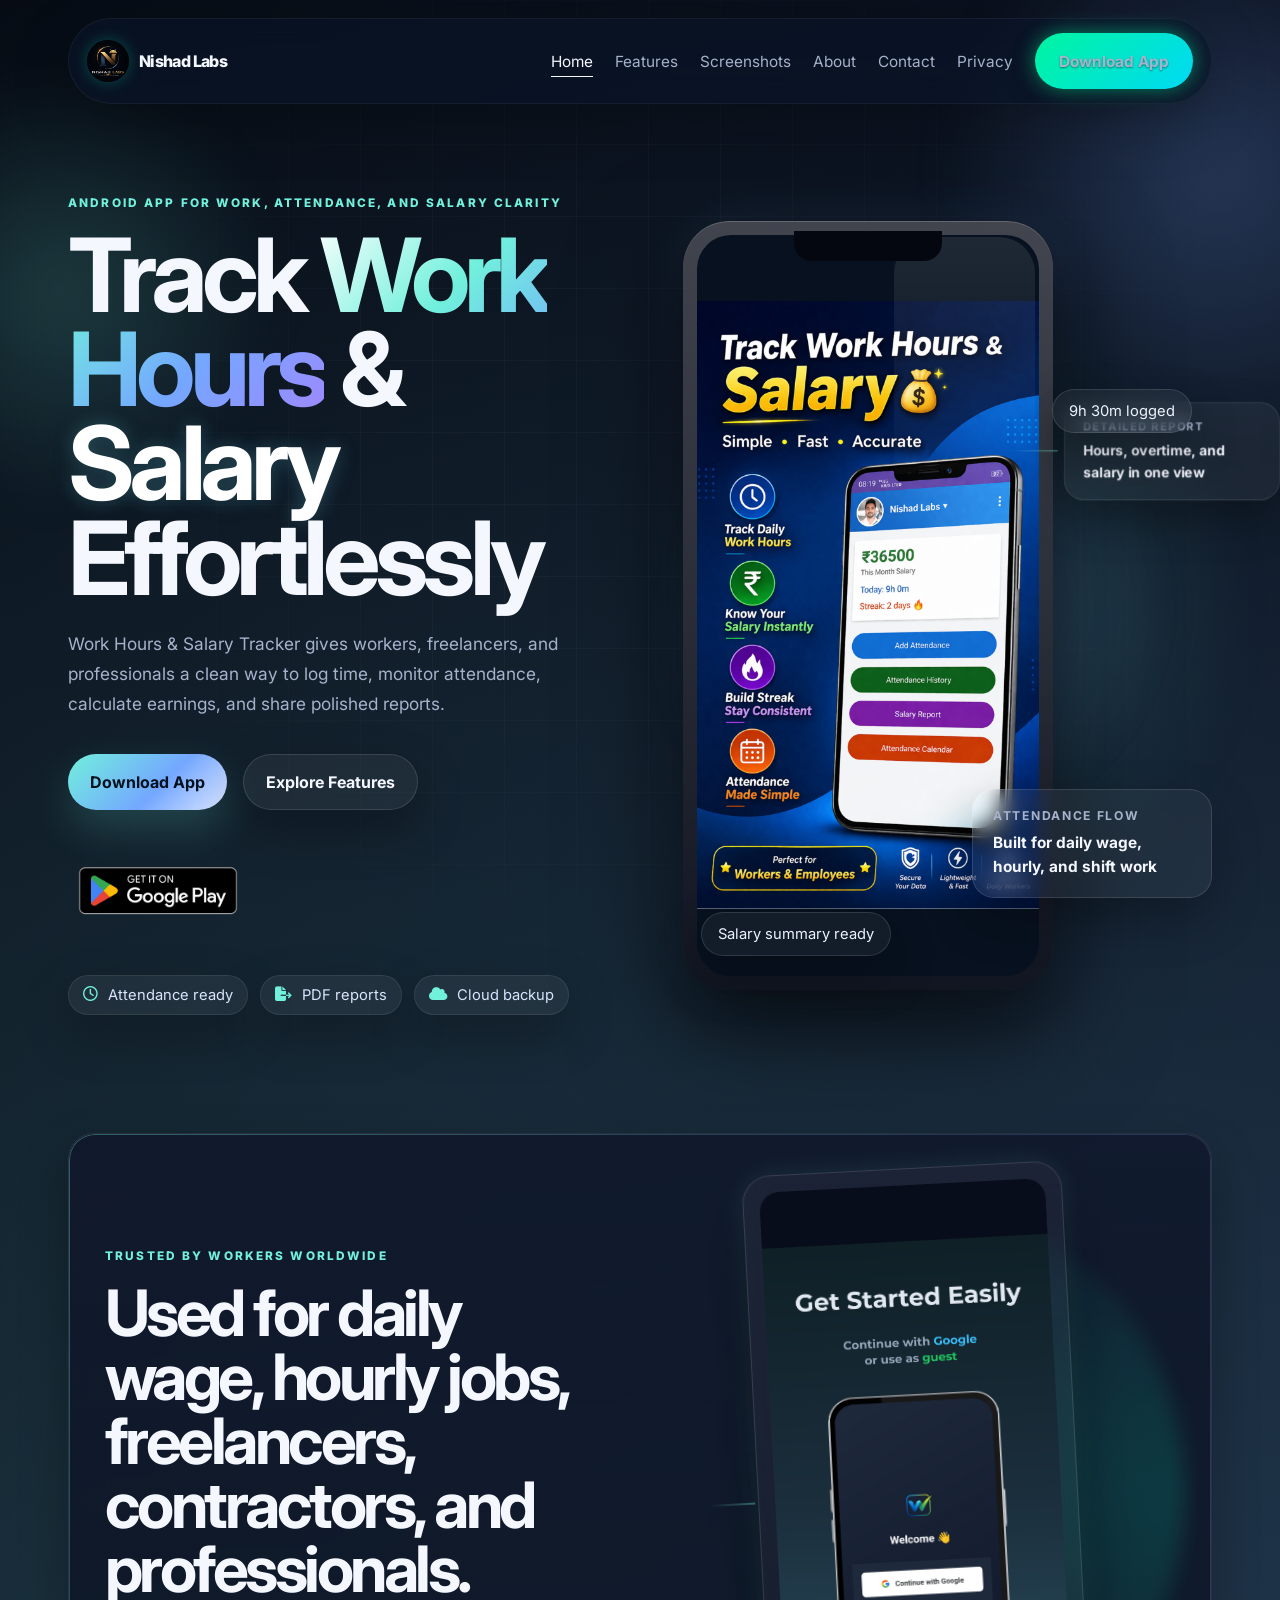
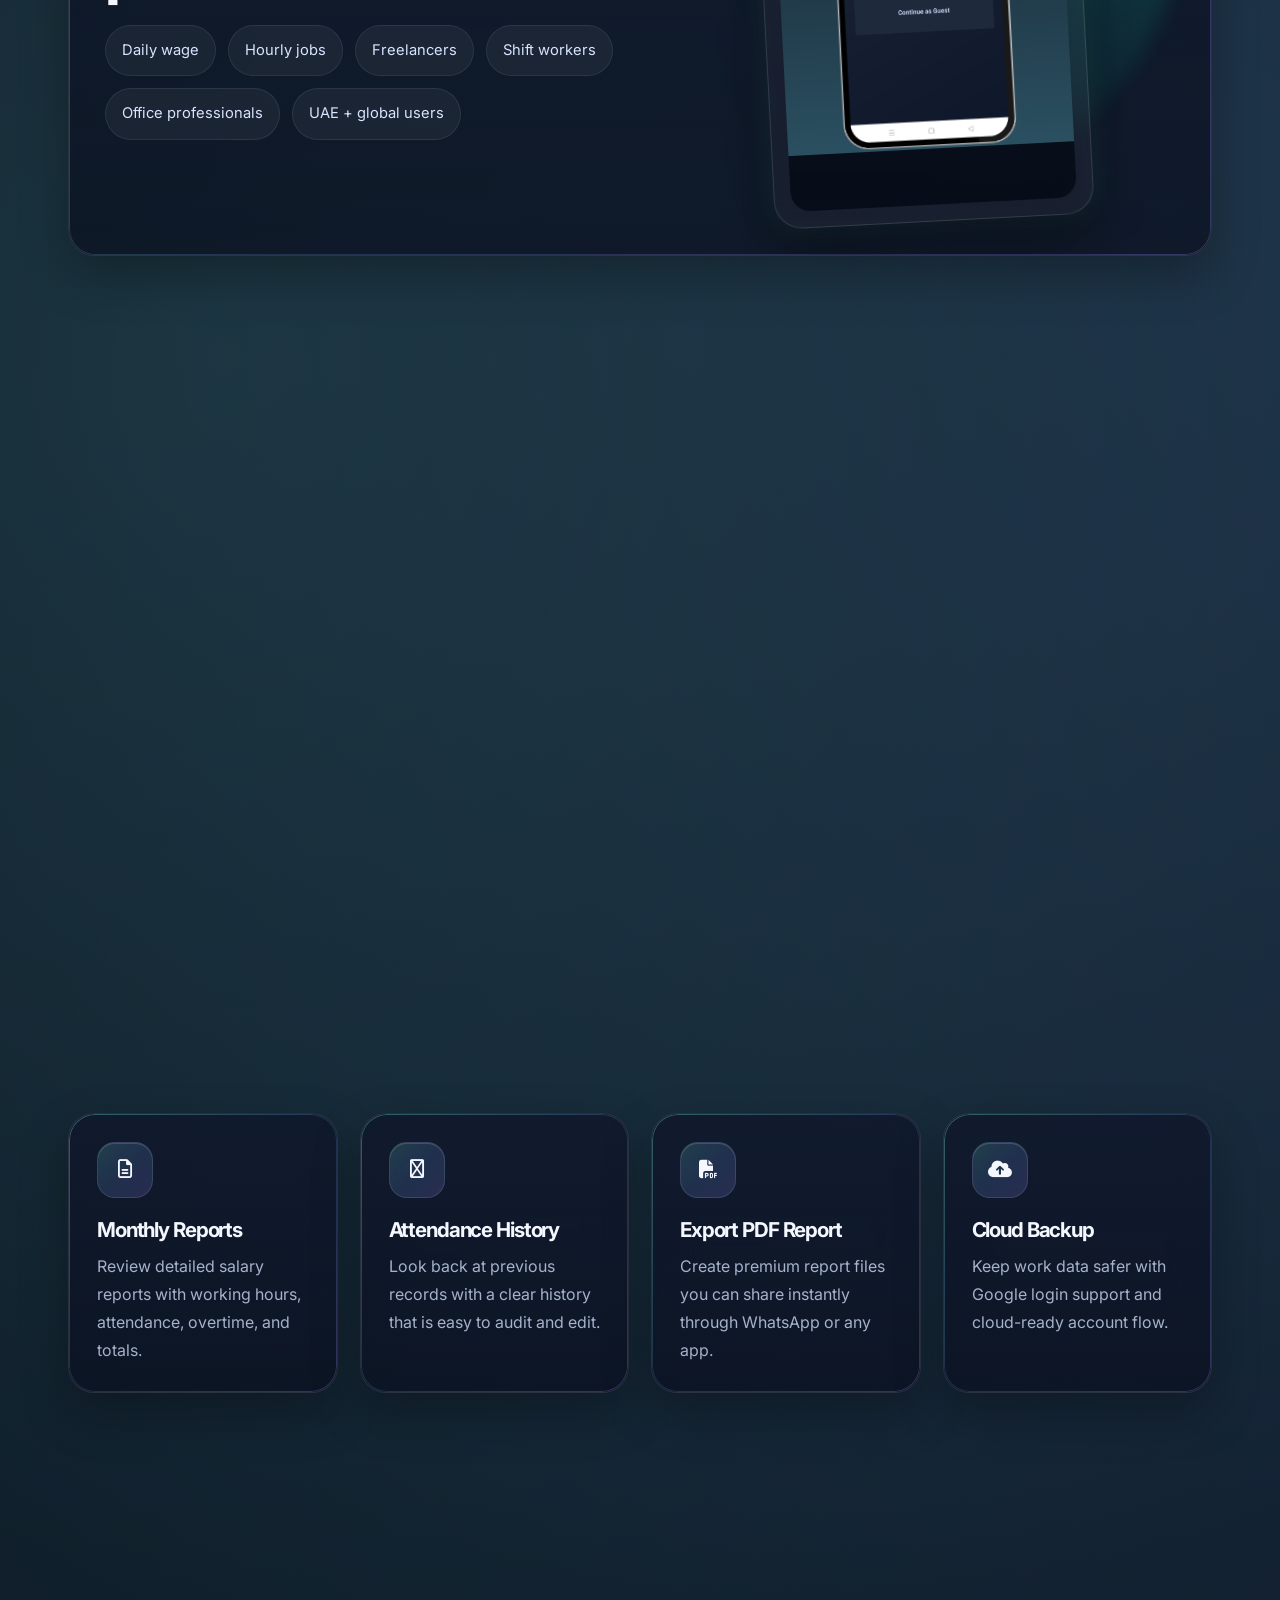
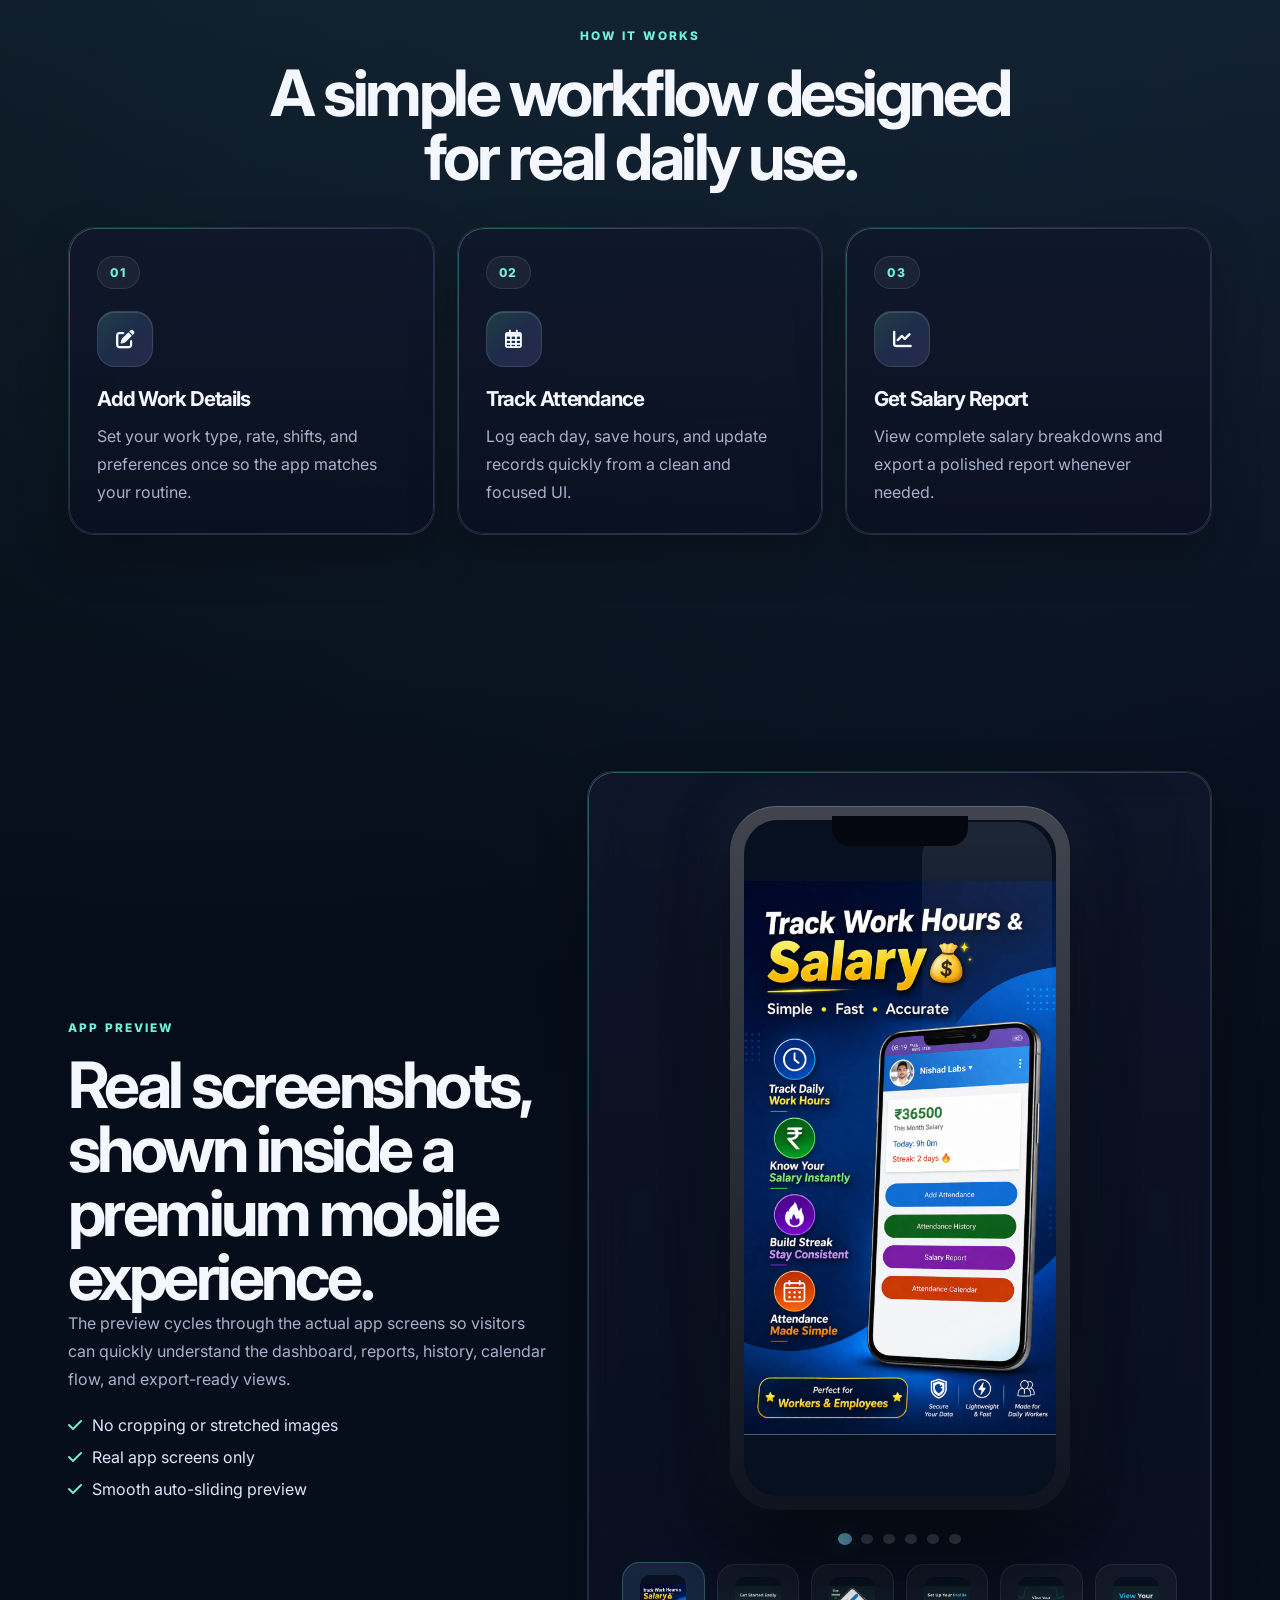
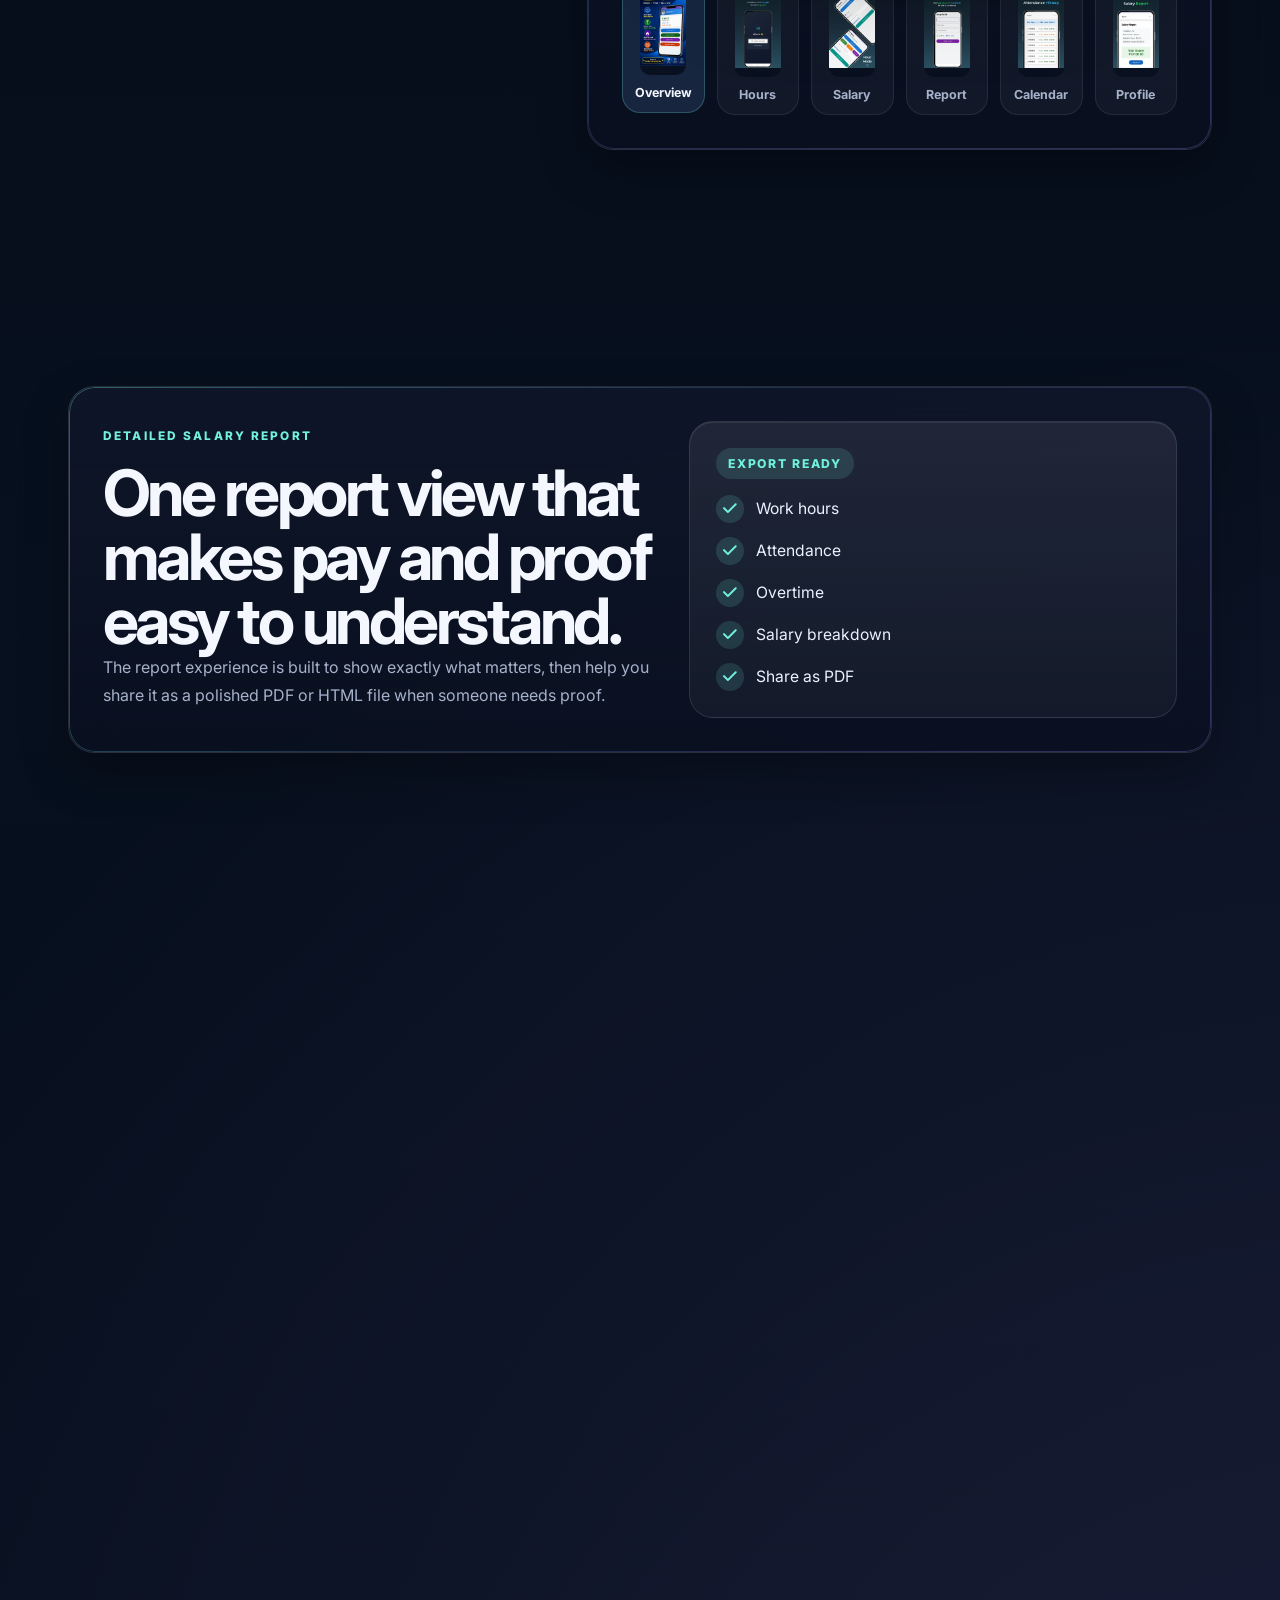
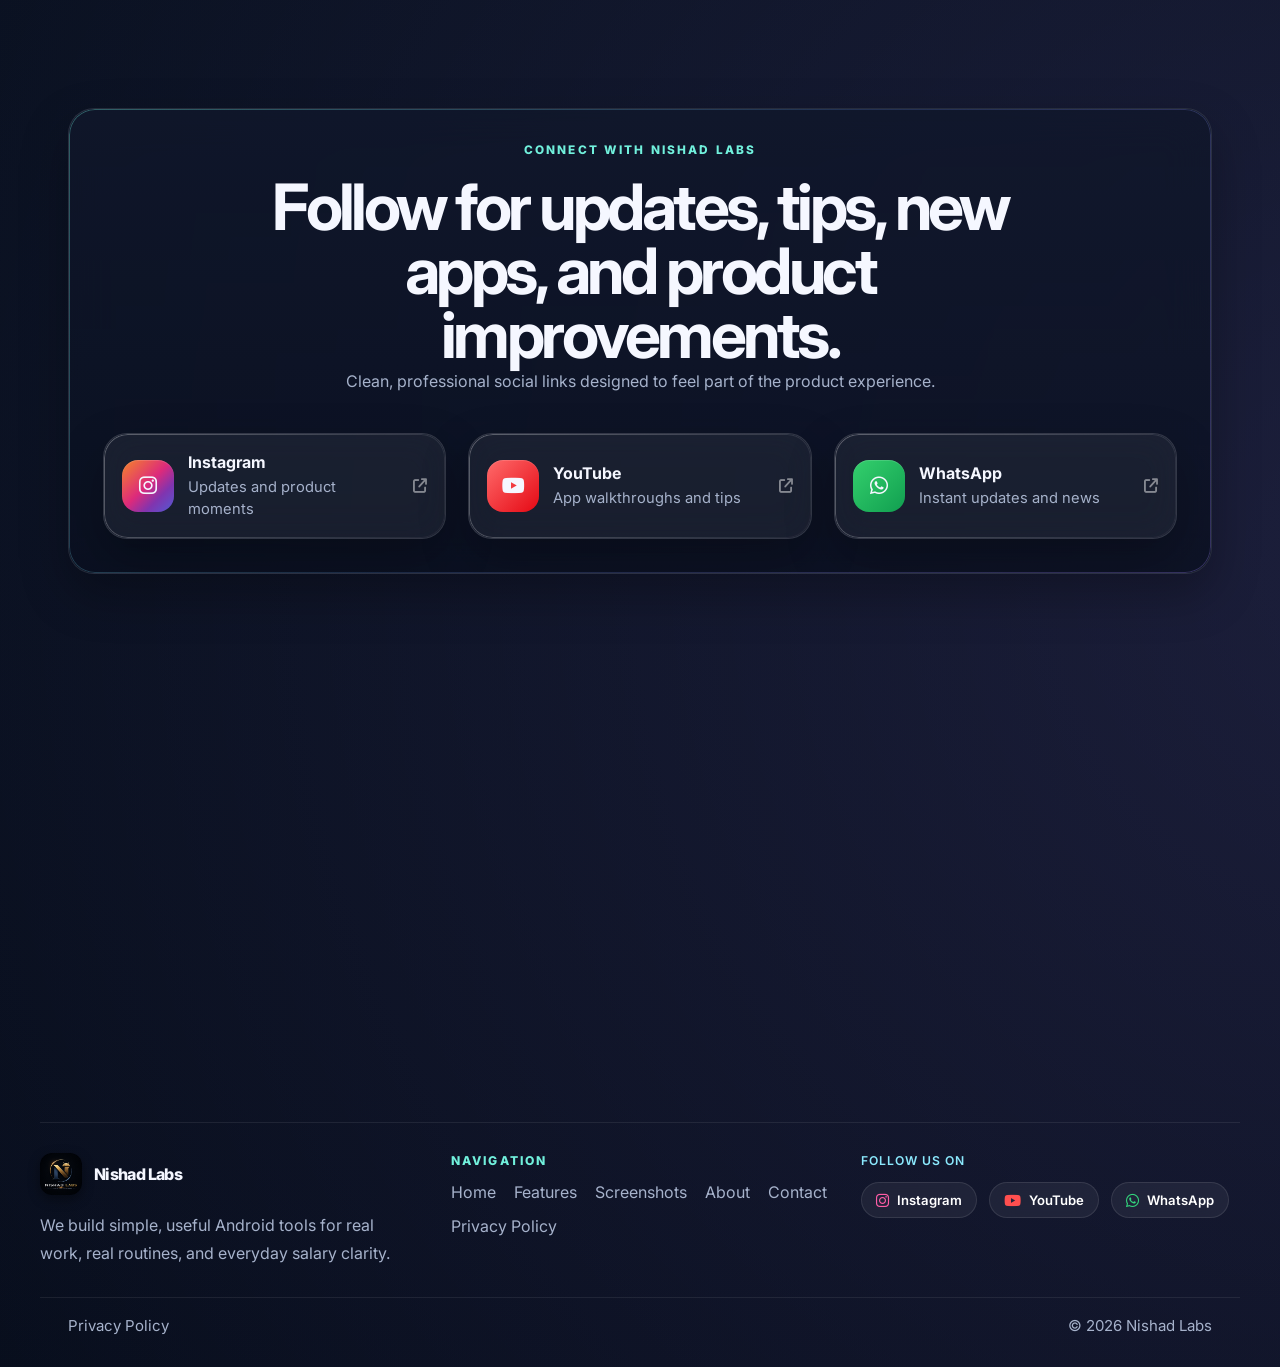
==== commit 48229ca6: "Update index.html" ====
--- a/index.html
+++ b/index.html
@@ -46,7 +46,7 @@
           <a href="screenshots.html" data-nav="screenshots">Screenshots</a>
           <a href="about.html" data-nav="about">About</a>
           <a href="contact.html" data-nav="contact">Contact</a>
-          <a href="privacy.html" data-nav="privacy">Privacy</a>
+          <a href="https://sites.google.com/view/myworkhourattendance/home" data-nav="privacy">Privacy</a>
           <a
             class="nav-download download-btn ripple-link"
             href="https://play.google.com/store/apps/details?id=com.myworkhour.myworkhourattendance&pcampaignid=web_share"
@@ -439,7 +439,7 @@
           <a href="screenshots.html">Screenshots</a>
           <a href="about.html">About</a>
           <a href="contact.html">Contact</a>
-          <a href="privacy.html">Privacy Policy</a>
+          <a href="https://sites.google.com/view/myworkhourattendance/home">Privacy Policy</a>
         </div>
       </div>
 
@@ -462,7 +462,7 @@
       </div>
     </div>
     <div class="page-shell footer-bottom">
-      <a href="privacy.html">Privacy Policy</a>
+      <a href="https://sites.google.com/view/myworkhourattendance/home">Privacy Policy</a>
       <span>&copy; 2026 Nishad Labs</span>
     </div>
   </footer>
